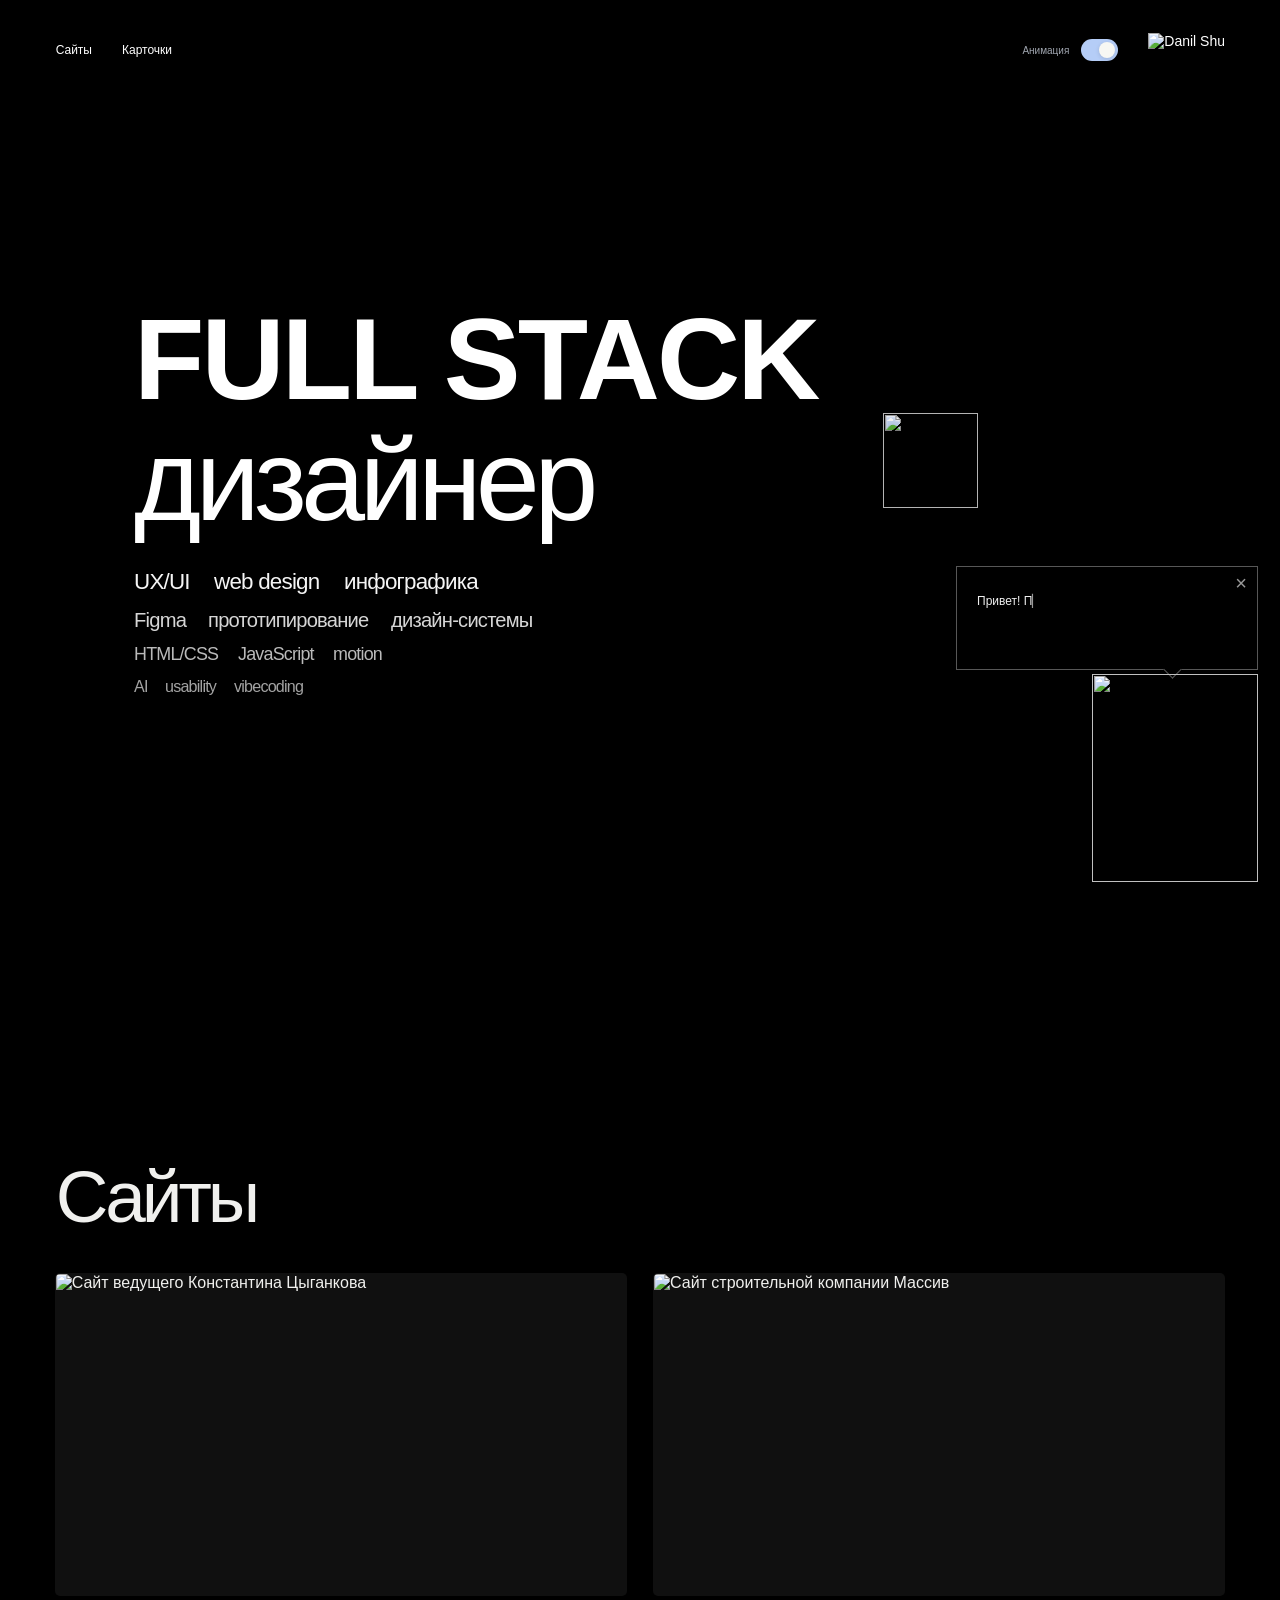
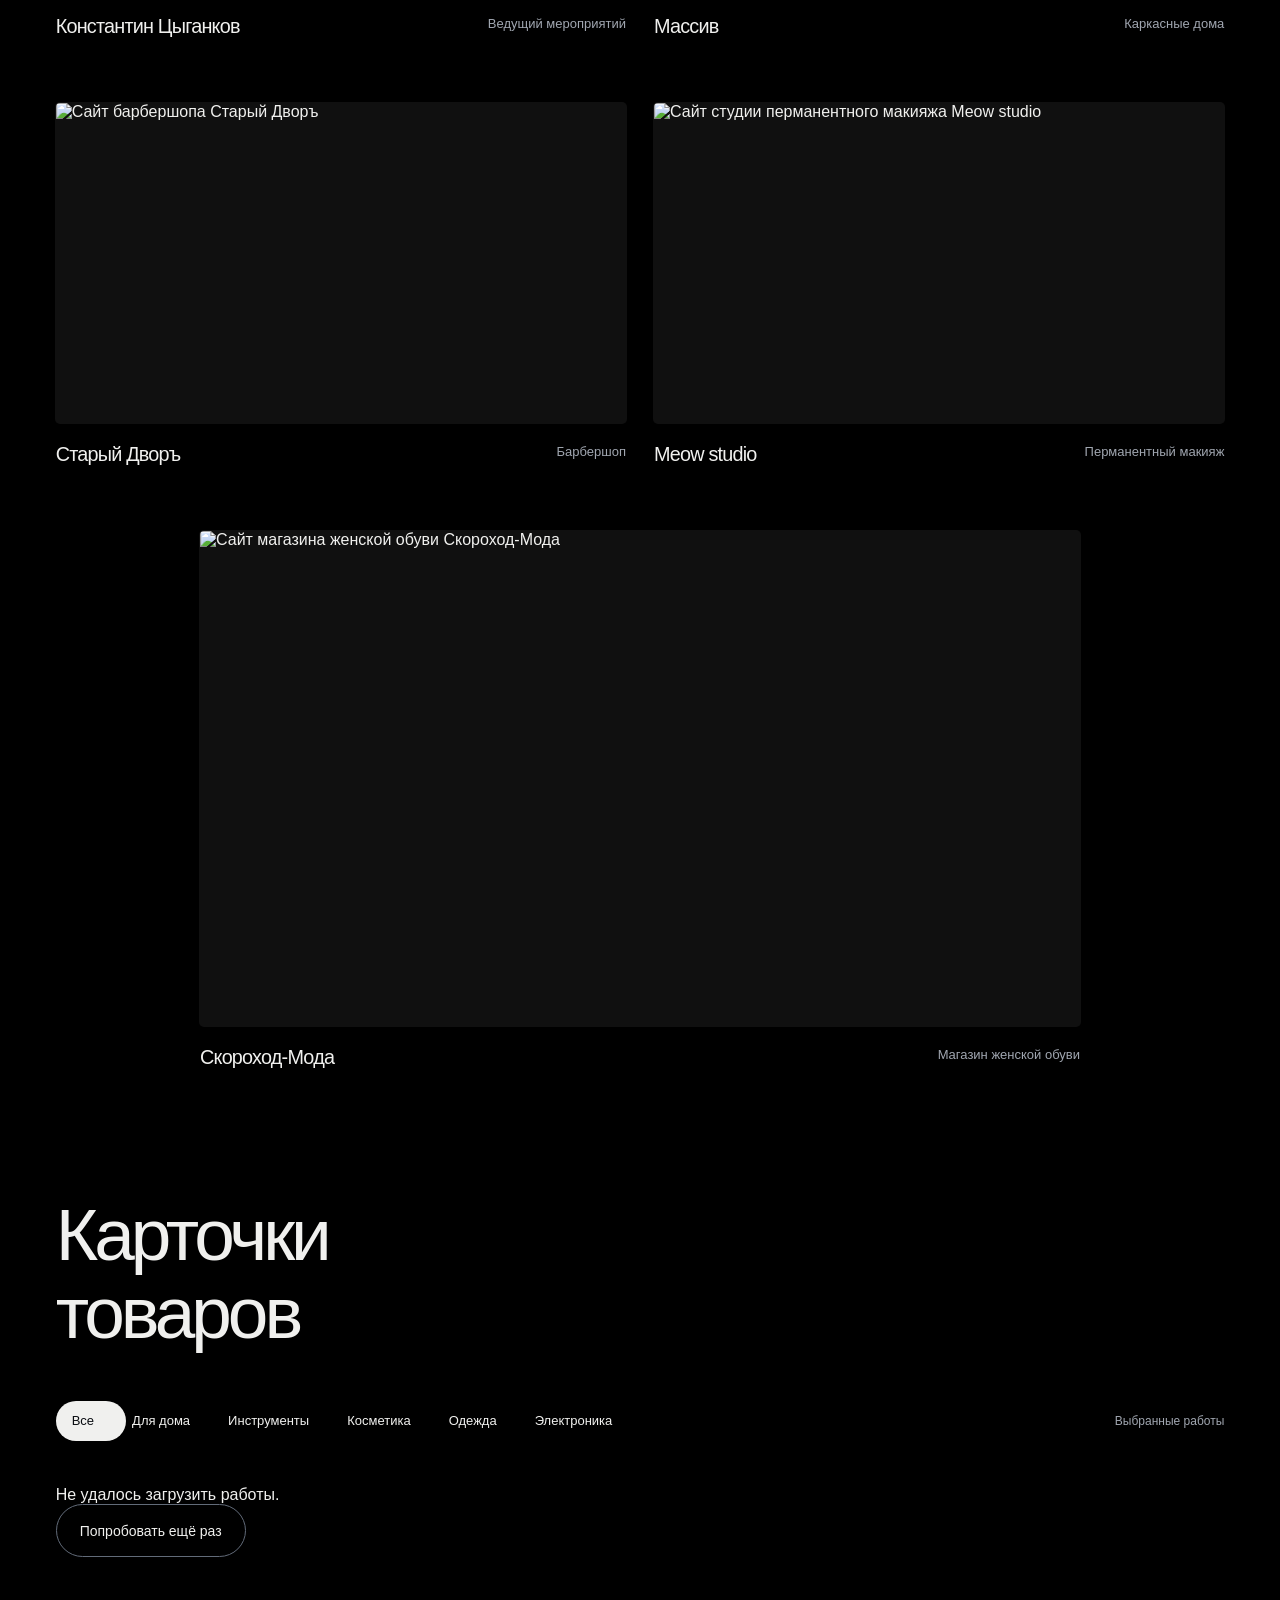
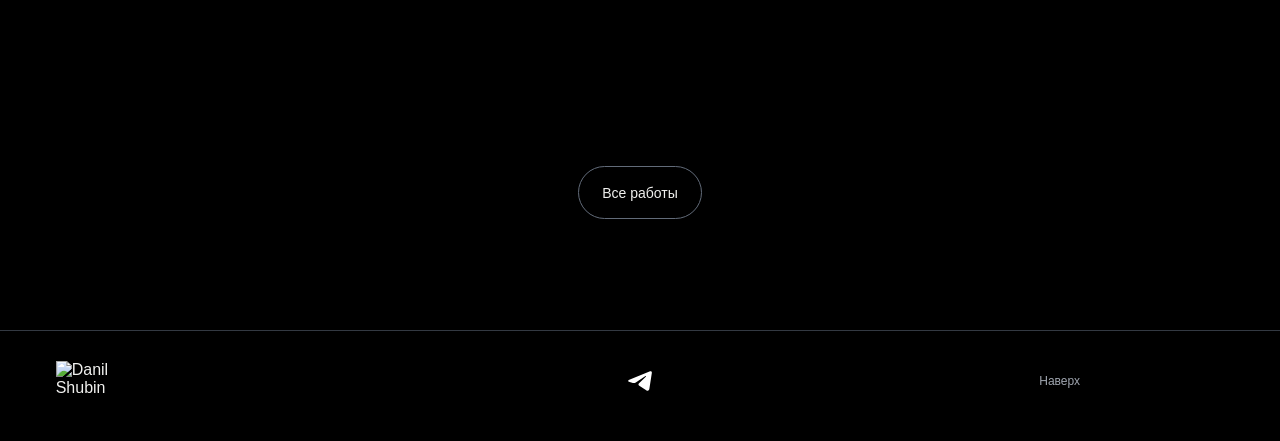
==== index.html @ 77913442 "Refine mobile hero and website previews" ====
<!doctype html>
<html lang="ru" data-motion="on">
<head>
  <meta charset="utf-8">
  <meta name="viewport" content="width=device-width, initial-scale=1">
  <meta name="theme-color" content="#000000">
  <meta name="description" content="Danil Shubin, Full stack дизайнер. Сайты и карточки товаров для маркетплейсов.">
  <title>Danil Shubin | Full stack дизайнер</title>
  <script>
    // Prepare the entrance before the first paint; failed scripts must not hide the title.
    try {
      if (sessionStorage.getItem('portfolio-motion-v2') !== 'off') document.documentElement.dataset.heroEntry = 'pending';
    } catch { document.documentElement.dataset.heroEntry = 'pending'; }
    setTimeout(() => document.documentElement.removeAttribute('data-hero-entry'), 4000);
  </script>
  <link rel="icon" href="favicon.svg?v=2" type="image/svg+xml">
  <link rel="icon" href="favicon-32.png?v=2" sizes="32x32" type="image/png">
  <link rel="apple-touch-icon" href="apple-touch-icon.png">
  <link rel="stylesheet" href="vendor/display-fonts.css">
  <link rel="stylesheet" href="styles.css?v=5">
  <link rel="stylesheet" href="hero.css?v=5">
  <link rel="stylesheet" href="orbit.css?v=5">
  <link rel="stylesheet" href="head.css">
  <script src="vendor/motion.js" defer></script>
  <script src="app.js?v=4" defer></script>
  <script src="orbit.js?v=5" defer></script>
  <script type="importmap">{"imports":{"three":"./vendor/three/build/three.module.js"}}</script>
  <script src="portrait-model.js?v=2" type="module"></script>
  <script src="assistant.js?v=4" defer></script>
</head>
<body class="portfolio-page">
  <a class="skip-link" href="#main">К работам</a>
  <header class="header shell">
    <a class="identity" href="./" aria-label="DANIL SHUBIN, главная"><img class="identity-logo" src="media/ds-logo.png" alt="Danil Shubin" width="242" height="106"></a>
    <nav aria-label="Основная навигация"><a href="#websites">Сайты</a><a href="#cards">Карточки</a></nav>
    <button type="button" class="motion-toggle" aria-label="Выключить анимацию" aria-pressed="true"><span class="motion-label">Анимация</span><span class="toggle-track" aria-hidden="true"><span></span></span></button>
  </header>
  <main id="main">
    <section class="hero-sequence" aria-labelledby="hero-title">
      <div class="hero">
        <div class="hero-inner shell">
          <div class="hero-composition">
            <h1 id="hero-title" aria-label="Full stack дизайнер"><span class="headline-mask"><span class="headline-line">FULL STACK</span></span><span class="headline-mask"><span class="headline-line designer-line">дизайнер</span></span></h1>
            <div class="hero-skills" role="group" aria-label="Навыки Full stack дизайнера">
              <ul class="skill-row">
                <li class="hero-skill" tabindex="0"><span class="skill-face">UX/UI</span></li>
                <li class="hero-skill" tabindex="0"><span class="skill-face">web design</span></li>
                <li class="hero-skill" tabindex="0"><span class="skill-face">инфографика</span></li>
              </ul>
              <ul class="skill-row">
                <li class="hero-skill" tabindex="0"><span class="skill-face">Figma</span></li>
                <li class="hero-skill" tabindex="0"><span class="skill-face">прототипирование</span></li>
                <li class="hero-skill" tabindex="0"><span class="skill-face">дизайн-системы</span></li>
              </ul>
              <ul class="skill-row">
                <li class="hero-skill" tabindex="0"><span class="skill-face">HTML/CSS</span></li>
                <li class="hero-skill" tabindex="0"><span class="skill-face">JavaScript</span></li>
                <li class="hero-skill" tabindex="0"><span class="skill-face">motion</span></li>
              </ul>
              <ul class="skill-row">
                <li class="hero-skill" tabindex="0"><span class="skill-face">AI</span></li>
                <li class="hero-skill" tabindex="0"><span class="skill-face">usability</span></li>
                <li class="hero-skill" tabindex="0"><span class="skill-face">vibecoding</span></li>
              </ul>
            </div>
            <div class="orbit-stage" role="group" aria-label="Инструменты дизайнера" aria-describedby="orbit-help">
              <button type="button" class="orbit-icon" data-orbit-icon="figma" aria-label="Переместить Figma" style="--orbit-glow:#ff777b"><img src="media/orbit/figma.webp" alt="" width="512" height="512" draggable="false"><span class="orbit-label" aria-hidden="true">Figma</span></button>
              <button type="button" class="orbit-icon" data-orbit-icon="framer" aria-label="Переместить Framer" style="--orbit-glow:#8180ff"><img src="media/orbit/framer.webp" alt="" width="512" height="512" draggable="false"><span class="orbit-label" aria-hidden="true">Framer</span></button>
              <button type="button" class="orbit-icon" data-orbit-icon="illustrator" aria-label="Переместить Illustrator" style="--orbit-glow:#ffa928"><img src="media/orbit/illustrator.webp" alt="" width="512" height="512" draggable="false"><span class="orbit-label" aria-hidden="true">Illustrator</span></button>
              <button type="button" class="orbit-icon" data-orbit-icon="photoshop" aria-label="Переместить Photoshop" style="--orbit-glow:#35bcff"><img src="media/orbit/photoshop.webp" alt="" width="512" height="512" draggable="false"><span class="orbit-label" aria-hidden="true">Photoshop</span></button>
              <button type="button" class="orbit-icon" data-orbit-icon="blender" aria-label="Переместить Blender" style="--orbit-glow:#ff9526"><img src="media/orbit/blender.webp" alt="" width="512" height="512" draggable="false"><span class="orbit-label" aria-hidden="true">Blender</span></button>
              <button type="button" class="orbit-icon" data-orbit-icon="after-effects" aria-label="Переместить After Effects" style="--orbit-glow:#a595ff"><img src="media/orbit/after-effects.webp" alt="" width="512" height="512" draggable="false"><span class="orbit-label" aria-hidden="true">After Effects</span></button>
              <p class="orbit-help" id="orbit-help">Иконки можно перетаскивать в пределах первого экрана. С клавиатуры используйте стрелки. Enter или Escape возвращает иконку на орбиту.</p>
              <p class="orbit-help orbit-status" role="status" aria-live="polite" aria-atomic="true"></p>
            </div>
          </div>
        </div>
      </div>
    </section>

    <div class="portfolio-content">
    <section class="websites-section section shell" id="websites" aria-labelledby="websites-title">
      <div class="section-heading"><h2 id="websites-title">Сайты</h2></div>
      <div class="website-grid">
        <a class="website-work" href="sites/host/" target="_blank" rel="noopener noreferrer" aria-label="Открыть сайт Константина Цыганкова в новой вкладке">
          <div class="website-canvas"><div class="website-arrangement"><img class="website-shot" src="media/host-desktop.jpg?v=4" alt="Сайт ведущего Константина Цыганкова" width="1250" height="712" loading="lazy" decoding="async"></div></div>
          <div class="work-caption"><h3>Константин Цыганков</h3><p>Ведущий мероприятий</p></div>
        </a>
        <a class="website-work" href="sites/massiv/" target="_blank" rel="noopener noreferrer" aria-label="Открыть сайт Массив в новой вкладке">
          <div class="website-canvas"><div class="website-arrangement"><img class="website-shot" src="media/massiv-desktop.jpg" alt="Сайт строительной компании Массив" width="1250" height="712" loading="lazy" decoding="async"></div></div>
          <div class="work-caption"><h3>Массив</h3><p>Каркасные дома</p></div>
        </a>
        <a class="website-work" href="sites/barber/" target="_blank" rel="noopener noreferrer" aria-label="Открыть сайт Старый Дворъ в новой вкладке">
          <div class="website-canvas"><div class="website-arrangement"><img class="website-shot" src="media/barber-desktop.jpg" alt="Сайт барбершопа Старый Дворъ" width="1250" height="712" loading="lazy" decoding="async"></div></div>
          <div class="work-caption"><h3>Старый Дворъ</h3><p>Барбершоп</p></div>
        </a>
        <a class="website-work" href="sites/meow/" target="_blank" rel="noopener noreferrer" aria-label="Открыть сайт Meow studio в новой вкладке">
          <div class="website-canvas"><div class="website-arrangement"><img class="website-shot" src="media/meow-desktop.jpg" alt="Сайт студии перманентного макияжа Meow studio" width="1250" height="712" loading="lazy" decoding="async"></div></div>
          <div class="work-caption"><h3>Meow studio</h3><p>Перманентный макияж</p></div>
        </a>
        <a class="website-work" href="sites/skorohod/" target="_blank" rel="noopener noreferrer" aria-label="Открыть сайт Скороход-Мода в новой вкладке">
          <div class="website-canvas"><div class="website-arrangement"><img class="website-shot" src="media/skorohod-desktop.jpg" alt="Сайт магазина женской обуви Скороход-Мода" width="1250" height="712" loading="lazy" decoding="async"></div></div>
          <div class="work-caption"><h3>Скороход-Мода</h3><p>Магазин женской обуви</p></div>
        </a>
      </div>
    </section>
    <section class="cards-section section shell" id="cards" aria-labelledby="cards-title">
      <div class="section-heading"><h2 id="cards-title">Карточки<br>товаров</h2></div>
      <div class="filter-bar" aria-label="Категории карточек">
        <div class="filters" role="group" aria-label="Выбрать категорию">
          <span class="filter-indicator" aria-hidden="true"></span>
          <button type="button" class="filter active" data-category="Все" aria-pressed="true">Все</button>
          <button type="button" class="filter" data-category="Для дома" aria-pressed="false">Для дома</button>
          <button type="button" class="filter" data-category="Инструменты" aria-pressed="false">Инструменты</button>
          <button type="button" class="filter" data-category="Косметика" aria-pressed="false">Косметика</button>
          <button type="button" class="filter" data-category="Одежда" aria-pressed="false">Одежда</button>
          <button type="button" class="filter" data-category="Электроника" aria-pressed="false">Электроника</button>
        </div>
        <p class="gallery-status" id="gallery-status" role="status" aria-live="polite">Выбранные работы</p>
      </div>
      <div class="card-grid" id="card-grid" aria-label="Галерея карточек"></div>
      <div class="gallery-more"><button class="pill secondary tactile" id="show-all" type="button">Все работы</button></div>
      <noscript><p>Для переключения категорий включите JavaScript. <a href="media/card-12-large.webp">Посмотреть одну из работ</a>.</p></noscript>
    </section>
    </div>
  </main>
  <footer class="footer shell">
    <a class="footer-sign" href="#hero-title" aria-label="Danil Shubin, наверх"><img class="footer-logo" src="media/ds-logo.png" alt="Danil Shubin" width="242" height="106"></a>
    <a class="footer-telegram" href="https://t.me/melloncolie2" target="_blank" rel="noopener noreferrer" aria-label="Telegram @melloncolie2" title="Telegram @melloncolie2"><svg viewBox="187 187 826 826" width="44" height="44" aria-hidden="true" focusable="false"><circle cx="600" cy="600" r="413" fill="#000"/><path fill="#fff" transform="translate(32 -21)" d="M773 438C787 440 792 452 790 470L745 764C741 796 724 813 699 802L555 708C538 697 535 682 546 668L677 542C684 535 681 523 671 529L489 650C471 662 449 662 433 658L360 635C344 631 342 611 356 603L746 441C756 438 765 436 773 438Z"/></svg></a>
    <a href="#hero-title" class="back-top">Наверх</a>
  </footer>

  <dialog class="lightbox" id="lightbox" aria-labelledby="lightbox-title">
    <div class="lightbox-shell">
      <div class="lightbox-top"><div><p id="lightbox-category"></p><h2 id="lightbox-title"></h2></div><button type="button" class="round-button close-lightbox" aria-label="Закрыть просмотр"><span aria-hidden="true">×</span></button></div>
      <div class="lightbox-content">
        <div class="lightbox-image-area"><img id="lightbox-image" src="media/card-12-large.webp" alt=""></div>
        <div class="lightbox-assistant-slot"></div>
      </div>
      <div class="lightbox-bottom"><button type="button" class="pill secondary" id="previous-card">Предыдущая</button><span id="lightbox-count" aria-live="polite"></span><button type="button" class="pill secondary" id="next-card">Следующая</button></div>
    </div>
  </dialog>
  <aside class="portrait-assistant" aria-label="Помощник по портфолио">
    <div class="assistant-bubble" id="assistant-bubble" hidden>
      <button type="button" class="assistant-close" aria-label="Закрыть подсказку">×</button>
      <p class="assistant-text" aria-hidden="true"></p>
      <p class="assistant-live" role="status" aria-live="polite" aria-atomic="true"></p>
      <div class="assistant-choices" hidden><button type="button" data-assistant-topic="websites">Сайты</button><button type="button" data-assistant-topic="cards">Карточки</button><button type="button" data-assistant-topic="help">Как смотреть</button></div>
    </div>
    <button type="button" class="assistant-avatar" aria-label="Открыть помощника" aria-expanded="false" aria-controls="assistant-bubble"><img src="media/head/tripo-poster.jpg" alt="" aria-hidden="true"><canvas data-portrait aria-hidden="true"></canvas></button>
  </aside>
</body>
</html>
---- styles.css ----
:root{--paper:#000;--ink:#f0f0ee;--muted:#a0a6b0;--blue:#b5cdf7;--line:#333942;--white:#f7f7f3;--display:Benzin,Arial,sans-serif;--gutter:clamp(22px,4.35vw,80px);--spring:cubic-bezier(.2,.8,.2,1);font-family:Benzin,Arial,sans-serif;color:var(--ink);background:var(--paper);font-synthesis:none}
*{box-sizing:border-box}
html{scroll-behavior:smooth;scroll-padding-top:28px}
body{margin:0;-webkit-font-smoothing:antialiased}
button,a{-webkit-tap-highlight-color:transparent}
button{font:inherit;color:inherit;cursor:pointer}
a{color:inherit;text-decoration:none}
img{display:block;max-width:100%;height:auto}
button{border:0}
button:focus-visible,a:focus-visible{outline:3px solid var(--blue);outline-offset:7px}
::selection{color:#0b0e13;background:var(--blue)}
.shell{width:100%;max-width:1720px;padding-inline:var(--gutter);margin-inline:auto}
.header{display:grid;grid-template-columns:1fr auto auto;align-items:center;padding-top:26px;padding-bottom:26px;gap:30px;min-height:100px}
.identity{grid-column:3;grid-row:1;justify-self:end;display:inline-flex;align-items:center;min-height:44px;white-space:nowrap;font-size:14px;font-weight:400;line-height:1.2}
.identity-logo{width:76px;height:auto;transition:filter .3s ease,transform .4s var(--spring)}
.identity:is(:hover,:focus-visible) .identity-logo,.footer-sign:is(:hover,:focus-visible) .footer-logo{filter:drop-shadow(0 0 8px #ffffff65) drop-shadow(0 0 20px #ffffff30);transform:scale(1.035)}


.header nav{grid-column:1;grid-row:1;display:flex;gap:30px;font-size:12px}
.header nav a{position:relative;padding-block:10px}
.header nav a:after{content:'';position:absolute;bottom:4px;left:0;right:0;height:1px;background:currentColor;transform:scaleX(0);transform-origin:left;transition:transform .25s ease}
.header nav a:hover:after{transform:scaleX(1)}
.header-note{font-size:13px;color:var(--muted)}
.motion-toggle{grid-column:2;grid-row:1;display:flex;align-items:center;gap:12px;min-height:44px;padding:6px 0;background:none;font-size:10px;color:var(--muted)}
.toggle-track{display:block;width:37px;height:22px;padding:3px;background:#424a58;border-radius:15px;transition:background .2s}
.toggle-track>span{display:block;width:16px;height:16px;background:var(--white);border-radius:50%;box-shadow:0 1px 4px #0002;transition:transform .25s var(--spring)}
.motion-toggle[aria-pressed="true"] .toggle-track{background:var(--blue)}
.motion-toggle[aria-pressed="true"] .toggle-track>span{transform:translateX(15px)}
.skip-link{position:fixed;top:10px;left:10px;padding:12px 20px;background:var(--ink);color:var(--paper);z-index:50;transform:translateY(-180%)}
.skip-link:focus{transform:translateY(0)}
.pill{display:inline-flex;align-items:center;justify-content:center;gap:26px;min-height:53px;padding:13px 23px;border-radius:40px;font-size:14px;font-weight:500;line-height:1.3;position:relative;isolation:isolate;white-space:nowrap}
.primary{background:var(--blue);color:#0b0e13}
.secondary{background:transparent;border:1px solid #626b79}
.button-mark{font-weight:400;font-size:23px;line-height:1;transition:transform .35s var(--spring)}
.pill:hover .button-mark{transform:rotate(90deg)}
.section{padding-top:100px}
.section-heading{display:flex;justify-content:space-between;align-items:flex-end;gap:30px;margin-bottom:38px}
.section-heading h2{position:relative;font-family:var(--display);font-size:clamp(42px,5.7vw,86px);line-height:1.07;letter-spacing:-.055em;font-weight:400;margin:0}
.section-heading>p{font-size:15px;line-height:1.4;margin:0 0 5px;max-width:270px;color:var(--muted);letter-spacing:-.015em}
.website-work{display:block}
.website-grid{display:grid;grid-template-columns:repeat(2,minmax(0,1fr));gap:58px 28px}
.website-grid .website-work{min-width:0}
.website-grid .website-canvas{height:auto;aspect-ratio:16/9;background:#101010;border-radius:4px;transform-style:preserve-3d;box-shadow:0 0 0 1px #ffffff10}
.website-grid .website-arrangement{width:100%;height:100%}
.website-shot{width:100%;height:100%;object-fit:cover}
.website-grid .work-caption{align-items:flex-start;margin-top:19px}
.website-grid .work-caption h3{font-size:clamp(17px,1.55vw,24px);line-height:1.3;letter-spacing:-.04em}
.website-grid .work-caption p{line-height:1.6}
.work-arrow{font-size:24px;transition:transform .35s var(--spring)}
.website-work:is(:hover,:focus-visible) .work-arrow{transform:translate(3px,-3px)}
.website-canvas{height:clamp(350px,43vw,640px);background:#151b23;position:relative;display:flex;align-items:center;justify-content:center;overflow:hidden;border-radius:5px;perspective:1600px}
.website-desktop{width:73%;margin-right:5%;border-radius:5px;overflow:hidden;box-shadow:0 28px 55px -18px #45485938;transform:rotate(-3deg);transition:transform .6s var(--spring)}
.website-desktop img{width:100%}
.website-mobile{width:17%;position:absolute;right:7%;bottom:9%;border:5px solid #07090d;border-radius:20px;background:#07090d;overflow:hidden;box-shadow:0 18px 40px -14px #13151c40;transform:rotate(7deg);transition:transform .6s var(--spring)}
.website-mobile img{width:100%}
.website-work:hover .website-desktop{transform:rotate(-1deg) scale(1.025)}
.website-work:hover .website-mobile{transform:rotate(3deg) translateY(-9px)}
.work-caption{display:flex;align-items:center;justify-content:space-between;gap:16px;margin-top:23px}
.work-caption h3{font-size:24px;letter-spacing:-.045em;font-weight:500;margin:0 0 5px}
.work-caption p{font-size:13px;color:var(--muted);margin:0}
.work-type{font-size:12px;white-space:nowrap;color:var(--muted);border:1px solid var(--line);padding:8px 13px;border-radius:20px}
.cards-section{padding-top:132px}
.cards-section .section-heading{margin-bottom:34px}

.filter-bar{display:flex;justify-content:space-between;align-items:center;gap:20px;padding-block:15px 30px}
.filters{position:relative;display:flex;align-items:center;flex-wrap:wrap;gap:6px}
.filter{background:transparent;font-size:13px;padding:12px 16px;border-radius:25px;position:relative;z-index:1;transition:color .2s;display:flex;align-items:center;gap:10px}

.filter.active{color:#0b0e13}

.filter-indicator{position:absolute;left:0;top:0;height:40px;width:70px;background:var(--ink);border-radius:28px;pointer-events:none}
.filter:not(.active):hover{color:var(--blue)}
.gallery-status{font-size:12px;color:var(--muted);white-space:nowrap;text-align:right;margin:0}
.card-grid{display:grid;grid-template-columns:repeat(3,minmax(0,1fr));gap:42px 25px;align-items:start;position:relative;min-height:250px}
.product-work{min-width:0;position:relative}
.card-button{background:none;padding:0;display:block;width:100%;text-align:left;position:relative;perspective:1000px;border-radius:4px}
.card-surface{position:relative;border-radius:4px;transform-style:preserve-3d;will-change:transform;box-shadow:0 0 0 transparent}
.card-image{width:100%;height:auto;border-radius:4px;background:#202833}
.card-open{position:absolute;right:17px;bottom:17px;width:41px;height:41px;border-radius:50%;display:grid;place-items:center;background:var(--white);color:#0b0e13;opacity:0;transform:translateY(7px);transition:opacity .25s,transform .4s var(--spring);box-shadow:0 3px 15px #1818180c}
.card-open:before,.card-open:after{content:'';grid-area:1/1;width:14px;height:2px;background:currentColor;border-radius:1px}
.card-open:after{transform:rotate(90deg)}
.card-button:hover .card-open,.card-button:focus-visible .card-open{opacity:1;transform:translateY(0)}
.card-meta{display:flex;justify-content:space-between;align-items:baseline;gap:10px;margin-top:14px}
.card-meta h3{font-size:16px;font-weight:500;margin:0;letter-spacing:-.035em}
.card-meta p{font-size:11px;color:var(--muted);margin:0;white-space:nowrap}
.gallery-more{display:flex;justify-content:center;margin-top:46px}
.gallery-more[hidden]{display:none}
.footer{display:grid;grid-template-columns:1fr auto 1fr;align-items:center;gap:24px;margin-top:110px;padding-top:28px;padding-bottom:38px;border-top:1px solid var(--line)}
.footer-sign{justify-self:start;display:inline-flex;align-items:center;min-height:44px}
.footer-logo{width:94px;height:auto;transition:filter .3s ease,transform .4s var(--spring)}
.footer-telegram{display:grid;place-items:center;width:44px;height:44px;border-radius:50%;background:#000;color:#fff;transition:box-shadow .3s ease}
.footer-telegram:hover{box-shadow:0 0 22px #ffffff30}
.footer-telegram svg{display:block;width:100%;height:100%}
.back-top{justify-self:end;margin-right:max(0px,calc(200px - var(--gutter)));font-size:12px;color:var(--muted);padding-block:12px}
.lightbox{border:0;background:#151a22;color:var(--ink);max-width:none;width:min(960px,calc(100vw - 40px));padding:0;border-radius:14px;max-height:calc(100dvh - 36px);overflow:auto;box-shadow:0 30px 100px #0004;overscroll-behavior:contain}
.lightbox::backdrop{background:#10131bcc;backdrop-filter:blur(8px)}
.lightbox-shell{padding:20px 28px 24px}
.lightbox-top{display:flex;align-items:center;justify-content:space-between;gap:25px;padding-bottom:16px}
.lightbox-top p{font-size:12px;color:var(--muted);margin:0 0 5px}
.lightbox-top h2{font-size:23px;line-height:1.12;letter-spacing:-.045em;margin:0;font-weight:500}
.round-button{width:44px;height:44px;flex-shrink:0;border-radius:50%;display:grid;place-items:center;background:#303947;font-size:27px;font-weight:400}
.lightbox-image-area{height:min(69dvh,850px);display:flex;justify-content:center;align-items:center}
.lightbox-image-area img{max-width:100%;height:100%;width:auto;object-fit:contain;border-radius:3px}
.lightbox-bottom{padding-top:20px;display:flex;align-items:center;justify-content:space-between;gap:15px;font-size:12px;color:var(--muted)}
.lightbox-bottom .pill{font-size:12px;min-height:40px;padding:10px 17px;color:var(--ink)}
body.modal-open{overflow:hidden}
.project-intro{padding-top:66px;padding-bottom:48px}
.project-type{margin:0 0 20px;font-size:14px;color:var(--muted)}
.project-intro h1{font-family:var(--display);font-size:clamp(65px,11.3vw,170px);letter-spacing:-.075em;line-height:.99;font-weight:500;margin:0;overflow-wrap:anywhere}
.project-intro h1 span{display:block;padding-left:15%}
.project-summary{display:flex;justify-content:space-between;align-items:center;gap:30px;margin-top:48px}
.project-summary>p{margin:0;font-size:20px;letter-spacing:-.04em;line-height:1.3}
.project-summary>p{max-width:660px;line-height:1.55}
.project-intro h1[data-project-name]{font-size:clamp(46px,8.4vw,130px);line-height:1.12;letter-spacing:-.06em;overflow-wrap:normal}
.project-note{margin-top:28px;font-size:12px;line-height:1.8;color:var(--muted)}
.project-note[hidden]{display:none}
.project-demo-link{padding-top:25px}
.project-demo-link .pill{max-width:100%;white-space:normal;text-align:center}
.project-cover img{width:100%;border-radius:5px}
.project-story{display:grid;grid-template-columns:1fr 1fr;gap:50px}
.project-story h2,.project-mobile-view h2{font-family:var(--display);font-size:clamp(35px,4.4vw,65px);line-height:1.05;letter-spacing:-.065em;font-weight:500;margin:0}
.project-story p{font-size:19px;line-height:1.5;letter-spacing:-.025em;margin:0 0 24px;max-width:550px}
.project-views{display:grid;grid-template-columns:1.7fr 1fr;gap:8%;padding-top:45px;align-items:start}
.project-full{border-radius:5px;overflow:hidden;box-shadow:0 14px 30px #1b1b2f12}
.project-full img{width:100%}
.project-mobile-view{position:sticky;top:35px}
.project-mobile-view h2{font-size:35px}
.project-mobile-view>p{font-size:15px;line-height:1.35;color:var(--muted);margin:16px 0 28px}
.mobile-frame{border:7px solid #07090d;border-radius:29px;overflow:hidden;width:min(100%,330px);background:#07090d}
.mobile-frame img{width:100%}
.project-return{text-align:center}
@media(max-width:1100px){.header-note{display:none}
.section{padding-top:85px}
.filter-bar{align-items:flex-start}
.gallery-status{display:none}
.filter{padding:11px 13px}
.cards-section{padding-top:100px}
}
@media(max-width:760px){.header{padding-top:19px;padding-bottom:19px;min-height:85px}
.website-grid{grid-template-columns:1fr;gap:40px}
.website-grid .work-caption{flex-direction:row;gap:20px}
.website-grid .work-caption h3{font-size:20px}
.project-intro h1[data-project-name]{font-size:clamp(31px,7.6vw,58px);overflow-wrap:anywhere}
.project-demo-link .pill{font-size:12px;gap:16px;padding-inline:17px}
.identity{font-size:12px;letter-spacing:.08em}
.identity-logo{width:64px}

.header nav{gap:22px;font-size:11px}
.section{padding-top:65px}
.section-heading{margin-bottom:27px;gap:20px}
.section-heading h2{font-size:42px}
.section-heading>p{font-size:12px;max-width:170px}
.website-canvas{height:340px}
.website-desktop{width:80%;margin-right:9%}
.website-mobile{width:22%;right:5%;bottom:12%;border-width:3px;border-radius:14px}
.work-caption{margin-top:18px}
.work-caption h3{font-size:20px}
.work-caption p{font-size:11px}
.work-type{font-size:10px;padding:7px 10px}
.cards-section{padding-top:82px}

.filter-bar{padding-top:5px;padding-bottom:25px}
.filters{gap:5px}
.filter{font-size:12px;padding:11px 14px;gap:9px}

.card-grid{grid-template-columns:repeat(2,minmax(0,1fr));gap:28px 16px}
.card-meta{display:block;margin-top:11px}
.card-meta h3{font-size:14px}
.card-meta p{font-size:10px;margin-top:4px}
.card-open{opacity:1;transform:none;width:32px;height:32px;font-size:21px;right:10px;bottom:10px}
.footer{margin-top:70px;padding-top:25px;gap:16px}
.footer-logo{width:80px}
.footer-telegram{width:40px;height:40px}
.back-top{grid-column:1/3;justify-self:start;margin-right:0;font-size:11px}
.project-intro{padding-top:35px;padding-bottom:32px}
.project-intro h1{font-family:var(--display);font-size:14.4vw}
.project-intro h1 span{padding-left:0}
.project-type{font-size:12px;margin-bottom:15px}
.project-summary{flex-wrap:wrap;gap:20px;margin-top:30px}
.project-summary>p{font-size:17px}
.project-summary>.pill{min-height:45px;font-size:12px}
.project-story{grid-template-columns:1fr;gap:24px}
.project-story h2{font-size:40px}
.project-story p{font-size:17px}
.project-views{grid-template-columns:1fr;gap:55px;padding-top:20px}
.project-mobile-view{position:static}
.project-mobile-view h2{font-size:35px}
.mobile-frame{margin:auto;max-width:300px}
.lightbox{width:calc(100vw - 20px);max-height:calc(100dvh - 20px);border-radius:10px}
.lightbox-shell{padding:16px}
.lightbox-top h2{font-size:20px}
.lightbox-image-area{height:65dvh}
.lightbox-bottom{gap:9px}
.lightbox-bottom .pill{font-size:11px;padding:10px 12px;min-height:42px}
}
@media(max-width:420px){.section-heading h2{font-size:clamp(27px,8vw,34px)}
.section-heading>p{font-size:11px;max-width:140px}
.website-canvas{height:270px}
.work-caption{align-items:flex-start;flex-direction:column;gap:10px}
.filter{padding:11px 12px}
.card-grid{gap:26px 13px}
.card-meta h3{font-size:13px}
.gallery-more{margin-top:30px}
.lightbox-bottom .pill{padding:9px 11px;font-size:10px}
.lightbox-bottom>span{font-size:10px}
.project-summary{gap:18px}
.project-summary>p{width:100%}
}
@media(max-width:760px){.header{gap:12px}
.motion-label{display:none}
.header nav{margin-left:0;gap:15px}
.motion-toggle{padding-left:3px}
}
@media(max-width:420px){.header{gap:10px}.identity-logo{width:60px}.header nav{font-size:10px;gap:12px}}
html[data-motion="off"]{scroll-behavior:auto}
html[data-motion="off"] *,html[data-motion="off"] *:before,html[data-motion="off"] *:after{transition-duration:.01ms!important;animation-duration:.01ms!important}
html[data-motion="off"] .website-work:hover .website-desktop{transform:rotate(-3deg)}
html[data-motion="off"] .website-work:hover .website-mobile{transform:rotate(7deg)}
html[data-motion="off"] .card-surface{will-change:auto}
html[data-motion="off"] .identity:is(:hover,:focus-visible) .identity-logo,html[data-motion="off"] .footer-sign:is(:hover,:focus-visible) .footer-logo{transform:none}
@media(prefers-reduced-motion:reduce){html:not([data-motion="on"]){scroll-behavior:auto}
html:not([data-motion="on"]) *,html:not([data-motion="on"]) *:before,html:not([data-motion="on"]) *:after{transition-duration:.01ms!important;animation-duration:.01ms!important}
html:not([data-motion="on"]) .website-work:hover .website-desktop{transform:rotate(-3deg)}
html:not([data-motion="on"]) .website-work:hover .website-mobile{transform:rotate(7deg)}
html:not([data-motion="on"]) .card-surface{will-change:auto}
html:not([data-motion="on"]) .identity:is(:hover,:focus-visible) .identity-logo,html:not([data-motion="on"]) .footer-sign:is(:hover,:focus-visible) .footer-logo{transform:none}
}
---- hero.css ----
.portfolio-page .header{position:absolute;inset:0 0 auto;color:#fff;z-index:5}
.hero-sequence{height:calc(100svh + 180px);min-height:870px;background:#000;position:relative}
.hero{height:100svh;min-height:690px;position:sticky;top:0;overflow:hidden;color:#fff;background:#000}
.hero-inner{height:100%;padding-left:clamp(22px,10.5vw,185px);padding-top:clamp(150px,19svh,210px);padding-bottom:70px;display:flex;align-items:flex-start;justify-content:center;flex-direction:column}
.hero-composition{width:100%;max-width:1230px;transform-origin:left center;will-change:transform,opacity}
.hero h1{font-family:var(--display);font-size:clamp(48px,9vw,146px);font-weight:800;line-height:1.06;letter-spacing:-.025em;margin:0}
.headline-mask{display:block;overflow:hidden;padding-bottom:.12em;margin-bottom:-.12em}
.headline-line{display:block;width:max-content;max-width:100%;white-space:nowrap;will-change:transform}
html[data-hero-entry="pending"] .headline-line{opacity:0;transform:translate3d(0,18px,0)}
html[data-hero-entry="pending"] .skill-row{opacity:0;transform:translate3d(0,8px,0)}
.designer-line{font-weight:400;letter-spacing:-.05em;line-height:1.05}
.hero-skills{margin-top:24px;font-size:clamp(18px,1.75vw,29px);line-height:1.55;font-weight:400;letter-spacing:-.035em}
.skill-row{list-style:none;display:flex;flex-wrap:wrap;align-items:baseline;column-gap:1.1em;row-gap:3px;padding:0;margin:0 0 5px;font-size:1em;--skill-opacity:.96}
.skill-row:nth-child(2){font-size:.9em;--skill-opacity:.84}
.skill-row:nth-child(3){font-size:.8em;--skill-opacity:.73}
.skill-row:nth-child(4){font-size:.72em;--skill-opacity:.64}
.hero-skill{position:relative;perspective:600px;outline:none;cursor:default;white-space:nowrap}
.skill-face{display:inline-block;color:rgba(255,255,255,var(--skill-opacity));transform-origin:center;transition:color .25s,text-shadow .25s;will-change:transform}
.hero-skill:is(:hover,:focus-visible){z-index:1}
.hero-skill:is(:hover,:focus-visible) .skill-face{color:#fff;text-shadow:0 0 10px #ffffff60,0 0 24px #ffffff25}
.hero-skill:focus-visible{outline:1px solid #ffffff75;outline-offset:6px;border-radius:2px}
.portfolio-content{position:relative;z-index:2;background:var(--paper);padding-bottom:1px}
.portfolio-content .cards-section{padding-top:78px}
.portfolio-content .websites-section{padding-top:78px}
.websites-section+.cards-section{padding-top:120px}
.website-grid .website-work:last-child{grid-column:1/-1;max-width:880px;width:100%;justify-self:center}
.website-grid .website-shot{object-position:top center}
@media(max-width:760px){.portfolio-content .websites-section{padding-top:55px}.websites-section+.cards-section{padding-top:85px}}
.website-arrangement{position:absolute;inset:0;display:flex;align-items:center;justify-content:center;transform-origin:50% 65%}
.card-surface:after{content:'';position:absolute;inset:0;border-radius:inherit;pointer-events:none;background:radial-gradient(circle at var(--light-x,50%) var(--light-y,50%),#fff6,transparent 58%);mix-blend-mode:soft-light;opacity:0;transition:opacity .35s}
.card-button:hover .card-surface:after{opacity:.65}
@media(max-width:760px){.hero-sequence{height:calc(100svh + 120px);min-height:0}.hero{min-height:560px}.hero-inner{padding-inline:var(--gutter);padding-top:130px;padding-bottom:55px}.hero h1{font-size:10.1vw}.hero-skills{margin-top:22px;font-size:clamp(16px,2.6vw,20px)}.skill-row{column-gap:.9em;margin-bottom:7px}.portfolio-content .cards-section{padding-top:55px}}
@media(max-width:420px){.hero-inner{padding-top:145px;padding-bottom:65px}.hero-skills{font-size:16px;line-height:1.6}.skill-row{column-gap:.8em;row-gap:2px}.skill-row:nth-child(4){font-size:.75em}}
html[data-motion="off"] .hero-sequence{height:auto;min-height:0}
html[data-motion="off"] .hero{position:relative}
html[data-motion="off"] .hero-composition,html[data-motion="off"] .headline-line,html[data-motion="off"] .skill-face{will-change:auto}
html[data-motion="off"] .card-button:hover .card-surface:after{opacity:0}
@media(hover:none),(pointer:coarse){.card-button:hover .card-surface:after{opacity:0}}
@media(hover:none),(pointer:coarse){.hero-sequence{height:auto;min-height:0}.hero{position:relative}.hero-composition,.skill-face{will-change:auto}}
@media(prefers-reduced-motion:reduce){html:not([data-motion="on"]) .hero-sequence{height:auto;min-height:0}html:not([data-motion="on"]) .hero{position:relative}html:not([data-motion="on"]) .hero-composition,html:not([data-motion="on"]) .headline-line,html:not([data-motion="on"]) .skill-face{will-change:auto}}
---- orbit.css ----
.hero-composition{position:relative}
.orbit-stage{position:absolute;right:-30px;top:clamp(80px,9vw,158px);width:clamp(280px,29vw,430px);height:clamp(220px,20vw,290px);--orbit-size:clamp(66px,7.4vw,115px);isolation:isolate}
.orbit-icon{position:absolute;left:0;top:0;width:var(--orbit-size);height:var(--orbit-size);padding:0;background:none;border:0;border-radius:12px;cursor:grab;touch-action:none;user-select:none;will-change:transform;outline-offset:3px}
.orbit-icon img{width:100%;height:100%;object-fit:contain;pointer-events:none;user-select:none;filter:brightness(.94);transition:filter .25s ease}
.orbit-icon:is(:hover,:focus-visible),.orbit-icon[data-orbit-state="drag"]{z-index:20}
.orbit-icon:is(:hover,:focus-visible) img,.orbit-icon[data-orbit-state="drag"] img{filter:brightness(1.15) drop-shadow(0 0 9px color-mix(in srgb,var(--orbit-glow) 35%,transparent))}
.orbit-icon[data-orbit-state="drag"]{cursor:grabbing}
.orbit-icon,.orbit-icon:focus-visible{outline:none}
.orbit-label{position:absolute;left:50%;bottom:calc(100% + 5px);transform:translateX(-50%);font-size:9px;letter-spacing:0;white-space:nowrap;color:#e9e9e9;opacity:0;pointer-events:none;transition:opacity .2s}
.orbit-icon:is(:hover,:focus-visible) .orbit-label,.orbit-icon[data-orbit-state="drag"] .orbit-label{opacity:1}
.orbit-help{position:absolute;width:1px;height:1px;padding:0;margin:-1px;overflow:hidden;clip-path:inset(50%);white-space:nowrap;border:0}
.orbit-drag-layer{position:absolute;inset:0;z-index:3;pointer-events:none;overflow:hidden}
.orbit-drag-layer .orbit-icon{position:absolute;pointer-events:auto;opacity:1}
body.orbit-dragging,body.orbit-dragging *{user-select:none!important;cursor:grabbing!important}
html[data-motion="off"] .orbit-icon{will-change:auto}
@media(max-width:1100px) and (min-width:901px){.orbit-stage{right:-12px;--orbit-size:8vw;top:10.7vw}}
@media(min-width:901px) and (max-height:800px){.orbit-stage{height:190px;top:9vw;--orbit-size:clamp(60px,6.5vw,98px)}}
@media(max-width:900px){
  .orbit-stage{position:relative;right:auto;top:auto;width:min(100%,370px);height:210px;margin-top:18px;margin-left:auto;margin-right:5%;--orbit-size:83px}
  .hero-sequence{height:calc(max(100svh,760px) + 120px);min-height:0}
  .hero{height:max(100svh,760px);min-height:0}
  .hero-inner{padding-top:120px;padding-bottom:65px;justify-content:center}
}
@media(max-width:760px){
  .hero{height:auto;min-height:0}
  .hero-inner{height:auto;padding-top:126px;padding-bottom:58px;justify-content:flex-start}
  .orbit-stage{width:min(100%,390px);height:260px;margin:24px auto 0;--orbit-size:96px}
}
@media(max-width:420px){.orbit-stage{height:250px;--orbit-size:90px;margin-top:22px}.hero-inner{padding-top:126px;padding-bottom:48px}}
@media(max-width:420px) and (max-height:740px){
  .hero-inner{padding-top:108px;padding-bottom:34px}
  .orbit-stage{height:210px;--orbit-size:82px;margin-top:18px}
  body.orbit-hero-visible>.portrait-assistant .assistant-avatar{width:76px;height:94px}
  body.orbit-hero-visible>.portrait-assistant .assistant-bubble::after{right:32px}
}
@media(prefers-reduced-motion:reduce){html:not([data-motion="on"]) .orbit-icon{will-change:auto}.orbit-label,.orbit-icon img{transition:none}}
@media(hover:none),(pointer:coarse){.orbit-icon img,.orbit-icon:is(:hover,:focus-visible) img{filter:none}.orbit-icon img{transition:none}}
.orbit-icon:focus-visible img{filter:brightness(1.15) drop-shadow(0 0 9px color-mix(in srgb,var(--orbit-glow) 35%,transparent))}
@media(max-width:900px){.hero-sequence{height:auto;min-height:0}.hero{position:relative}.hero-composition,.skill-face{will-change:auto}}
---- head.css ----
.portrait-assistant{position:fixed;right:max(22px,env(safe-area-inset-right));bottom:max(18px,env(safe-area-inset-bottom));z-index:18;display:flex;flex-direction:column;align-items:flex-end;gap:4px;pointer-events:none}
.portrait-assistant[hidden],.assistant-bubble[hidden],.assistant-choices[hidden]{display:none}
.assistant-avatar{position:relative;width:166px;height:208px;padding:0;border:0;background:transparent;cursor:pointer;pointer-events:auto;outline-offset:3px}
.assistant-avatar:focus-visible{outline:1px solid #fff}
.assistant-avatar canvas,.assistant-avatar img{position:absolute;inset:0;width:100%;height:100%;object-fit:contain}
.assistant-avatar canvas{opacity:0}
.assistant-avatar canvas[data-ready="true"]{opacity:1}
.assistant-avatar:has(canvas[data-ready="true"]) img{visibility:hidden}
.assistant-bubble{position:relative;width:min(302px,calc(100vw - 32px));padding:24px 20px 18px;border:1px solid #575757;background:#000;color:#eee;pointer-events:auto;box-shadow:0 8px 26px #0009;text-align:left}
.assistant-bubble::after{content:"";position:absolute;bottom:-7px;right:78px;width:12px;height:12px;border-right:1px solid #575757;border-bottom:1px solid #575757;background:#000;transform:rotate(45deg)}
.assistant-close{position:absolute;top:3px;right:3px;padding:2px;width:26px;height:26px;border:0;background:transparent;color:#999;font-family:inherit;font-size:20px;cursor:pointer}
.assistant-close:hover,.assistant-close:focus-visible{color:#fff}
.assistant-text{min-height:60px;margin:0;font-size:12px;line-height:1.7;font-family:inherit}
.portrait-assistant[data-typing="true"] .assistant-text::after{content:"▏";color:#999}
.assistant-choices{display:flex;flex-wrap:wrap;gap:6px;margin-top:14px}
.assistant-choices button{border:1px solid #444;padding:7px 9px;background:#000;color:#ddd;cursor:pointer;font:inherit;font-size:10px;line-height:1.3}
.assistant-choices button:hover,.assistant-choices button:focus-visible{border-color:#eee;color:#fff}
.assistant-live{position:absolute;width:1px;height:1px;padding:0;margin:-1px;overflow:hidden;clip:rect(0,0,0,0);white-space:nowrap;border:0}
.lightbox:has(.lightbox-assistant-slot){width:min(1180px,calc(100vw - 40px));background:#090909;border:1px solid #333}
.lightbox-content{display:grid;grid-template-columns:minmax(0,1fr) 280px;gap:24px;align-items:end}
.lightbox-assistant-slot{min-width:0;align-self:stretch;display:flex;align-items:flex-end}
.lightbox-assistant-slot .portrait-assistant{position:relative;inset:auto;width:100%;z-index:auto}
.lightbox-assistant-slot .assistant-bubble{width:100%;box-shadow:none}
.lightbox-assistant-slot .assistant-avatar{width:146px;height:182px}
.lightbox-assistant-slot .assistant-text{min-height:0}
@media(max-width:900px){.lightbox:has(.lightbox-assistant-slot){width:calc(100vw - 20px)}.lightbox-content{grid-template-columns:1fr;gap:18px}.lightbox-content .lightbox-image-area{height:58dvh}.lightbox-assistant-slot .portrait-assistant{display:grid;grid-template-columns:82px minmax(0,1fr);gap:12px;align-items:center}.lightbox-assistant-slot .assistant-avatar{width:82px;height:104px;grid-column:1;grid-row:1}.lightbox-assistant-slot .assistant-bubble{grid-column:2;grid-row:1;padding:22px 14px 14px}.lightbox-assistant-slot .assistant-bubble::after{left:-7px;right:auto;bottom:36px;transform:rotate(135deg)}.lightbox-assistant-slot .assistant-text{font-size:10px;line-height:1.8}}
@media(max-width:380px){.lightbox-assistant-slot .portrait-assistant{grid-template-columns:58px minmax(0,1fr);gap:8px}.lightbox-assistant-slot .assistant-avatar{width:58px;height:78px}.lightbox-assistant-slot .assistant-bubble{padding:22px 10px 12px}.lightbox-assistant-slot .assistant-text{font-size:10px}}
@media(max-width:760px){.portrait-assistant{right:max(12px,env(safe-area-inset-right));bottom:max(12px,env(safe-area-inset-bottom))}.assistant-avatar{width:108px;height:134px}.assistant-bubble{width:min(278px,calc(100vw - 24px));padding:22px 16px 15px}.assistant-bubble::after{right:48px}.assistant-text{font-size:11px}}

/* A separate large view for reviewing and exporting the actual mesh. */
.head-preview-page{min-height:100dvh;background:#000;color:#eee;margin:0;font-family:Benzin,Arial,sans-serif}
.head-preview-header{display:flex;align-items:center;justify-content:space-between;gap:24px;padding:24px 5vw;font-size:12px}
.head-preview-header a{color:inherit;text-decoration:none;border-bottom:1px solid #555;padding-bottom:4px}
.head-preview-stage{position:relative;width:min(82vw,570px);height:min(78vw,630px);margin:0 auto}
.head-preview-stage canvas{display:block;width:100%;height:100%;touch-action:none;cursor:grab}
.head-preview-stage canvas:active{cursor:grabbing}
.head-preview-controls{display:flex;flex-wrap:wrap;justify-content:center;gap:10px;max-width:720px;padding:15px 24px;margin:auto}
.head-preview-controls button,.head-preview-controls a{border:1px solid #555;color:#eee;background:#000;padding:12px 16px;font:inherit;font-size:12px;text-decoration:none;cursor:pointer}
.head-preview-caption{max-width:550px;margin:16px auto 40px;padding:0 24px;text-align:center;font-size:12px;line-height:1.8;color:#aaa}
.head-demo-text{min-height:54px;max-width:440px;margin:8px auto;text-align:center;padding:0 24px;font-size:13px;line-height:1.7}
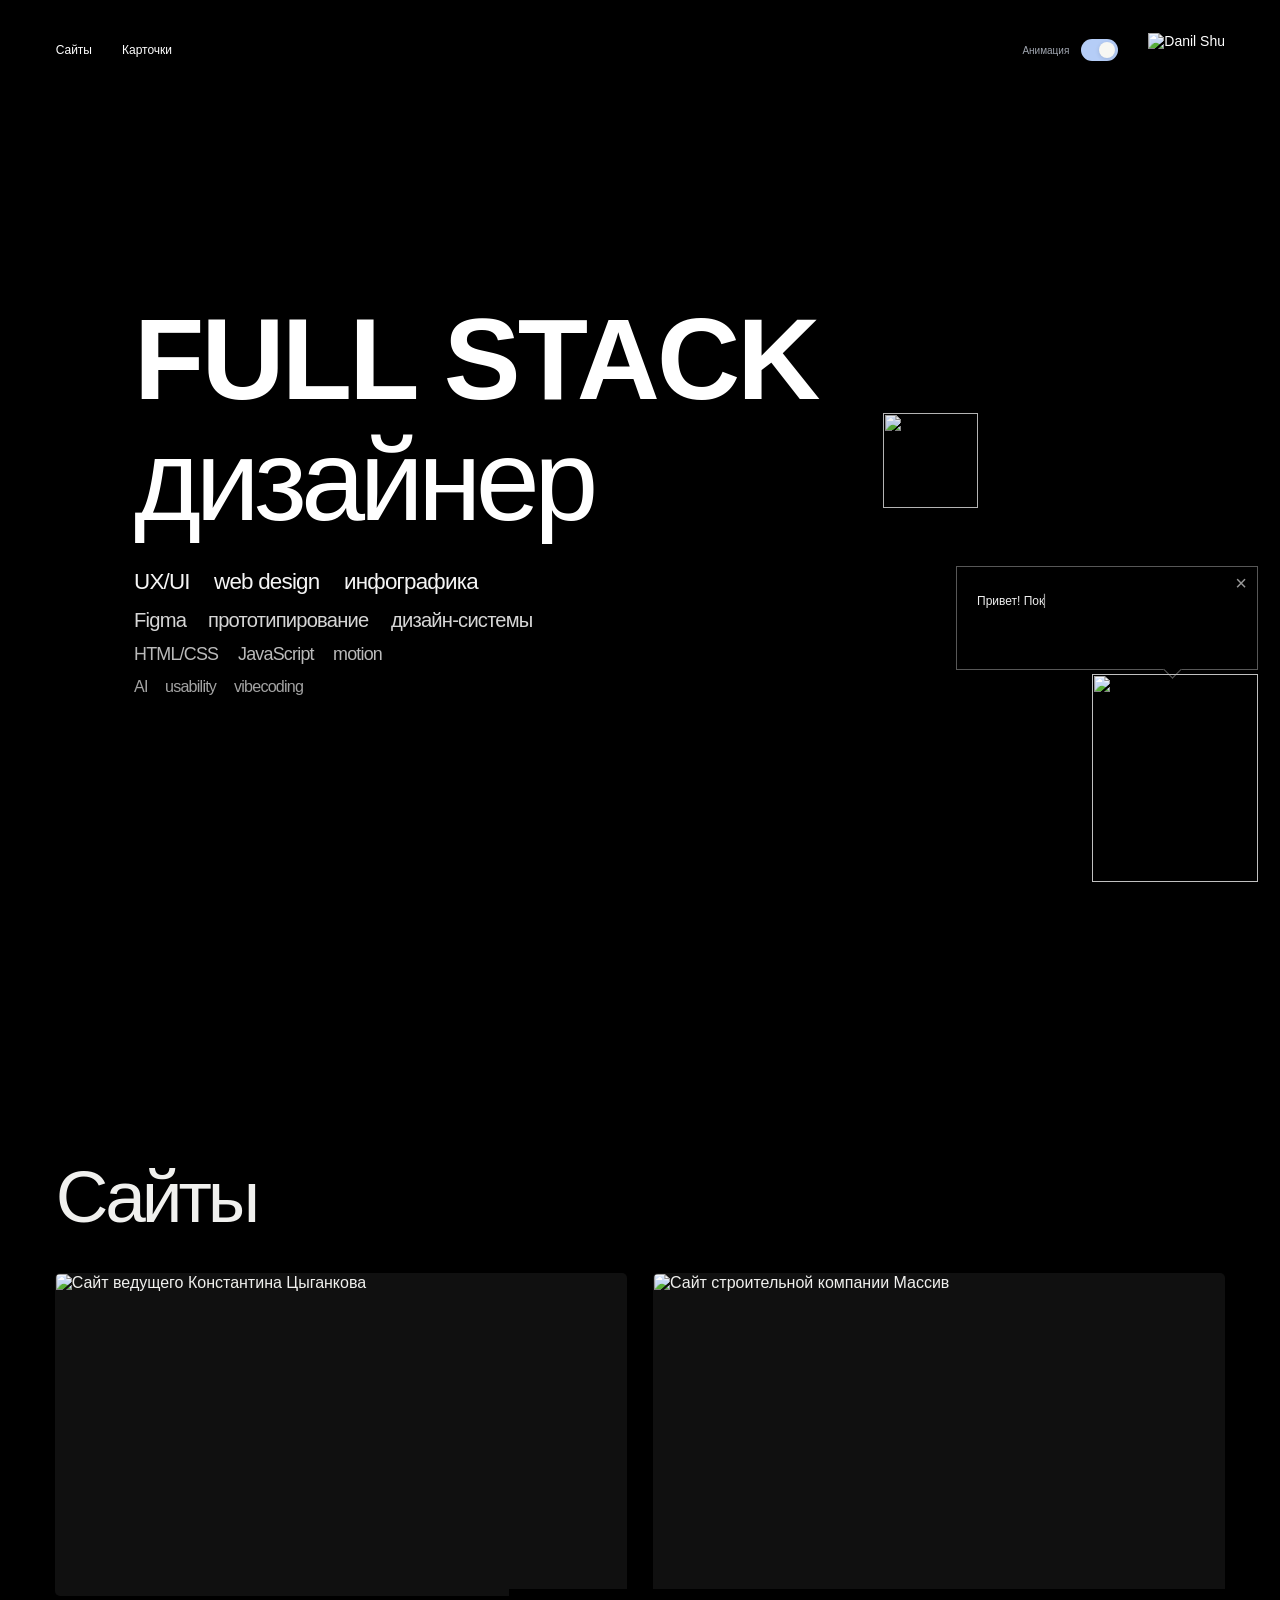
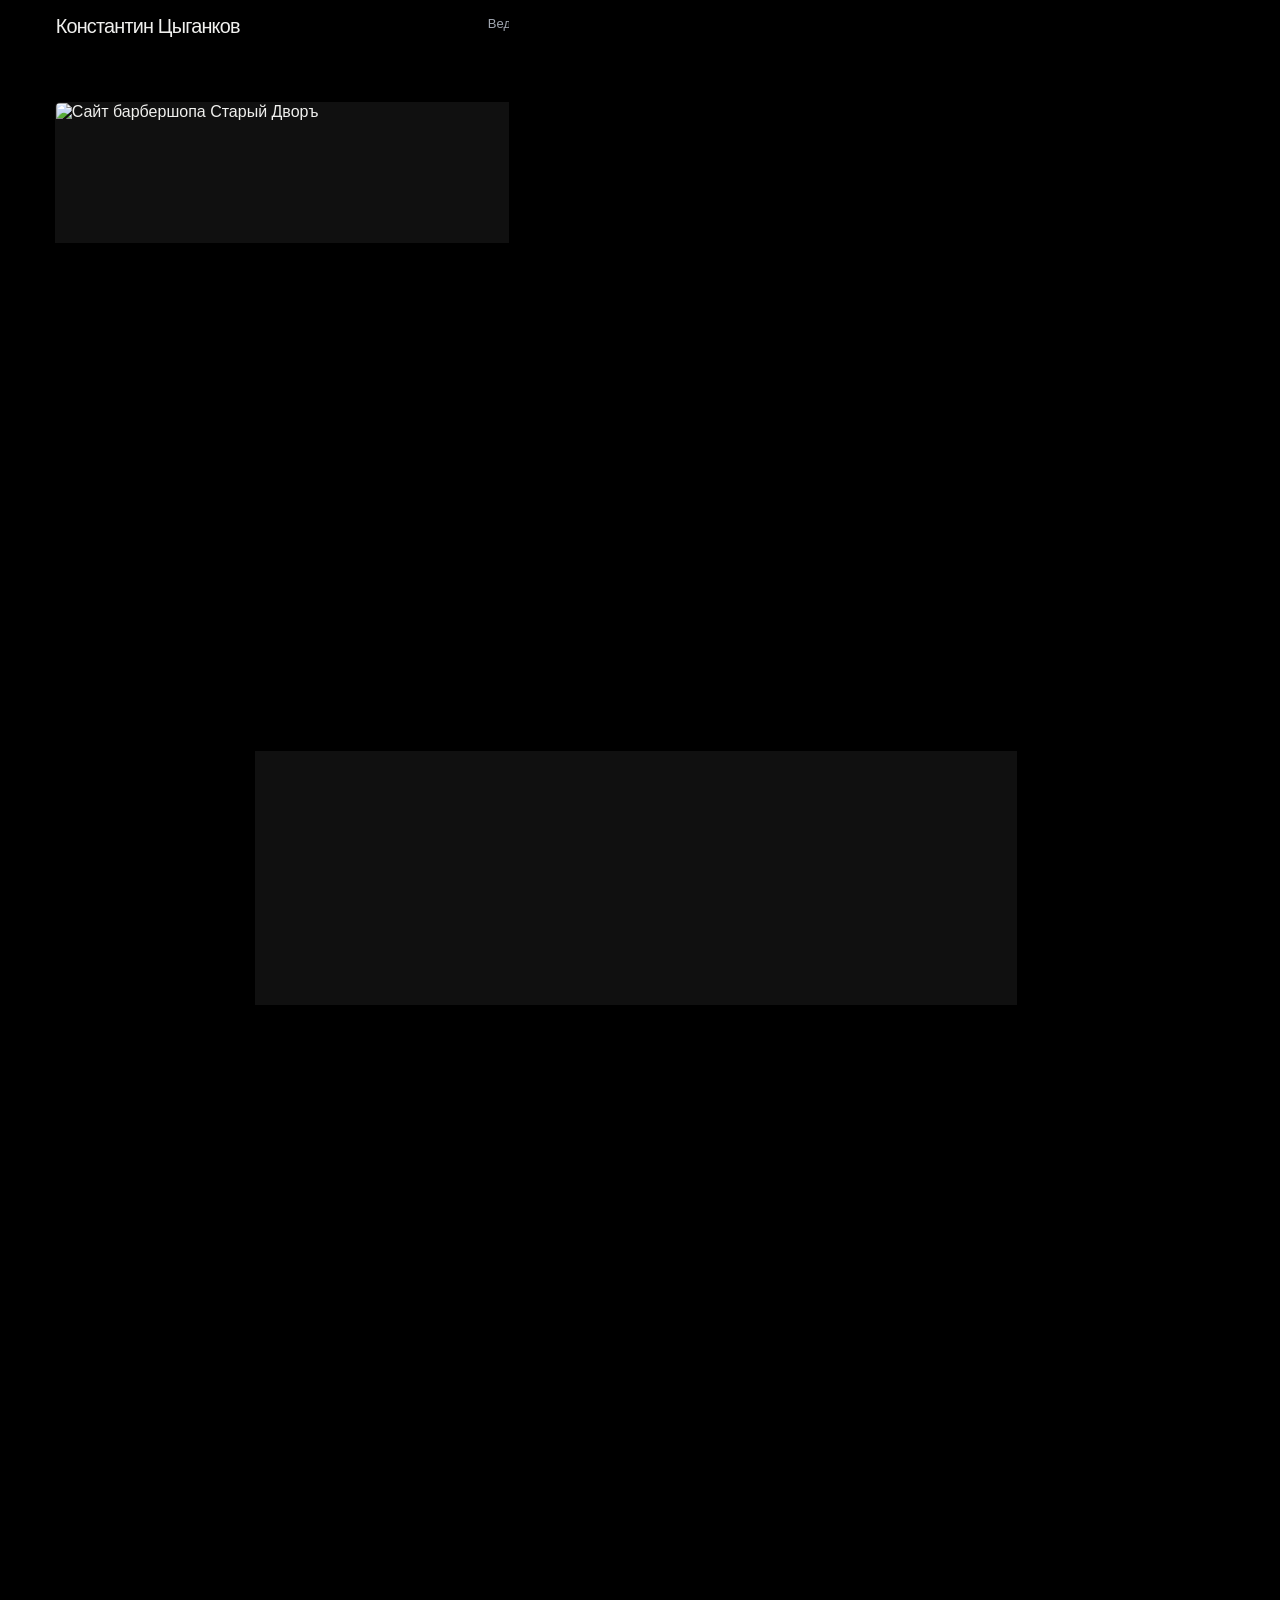
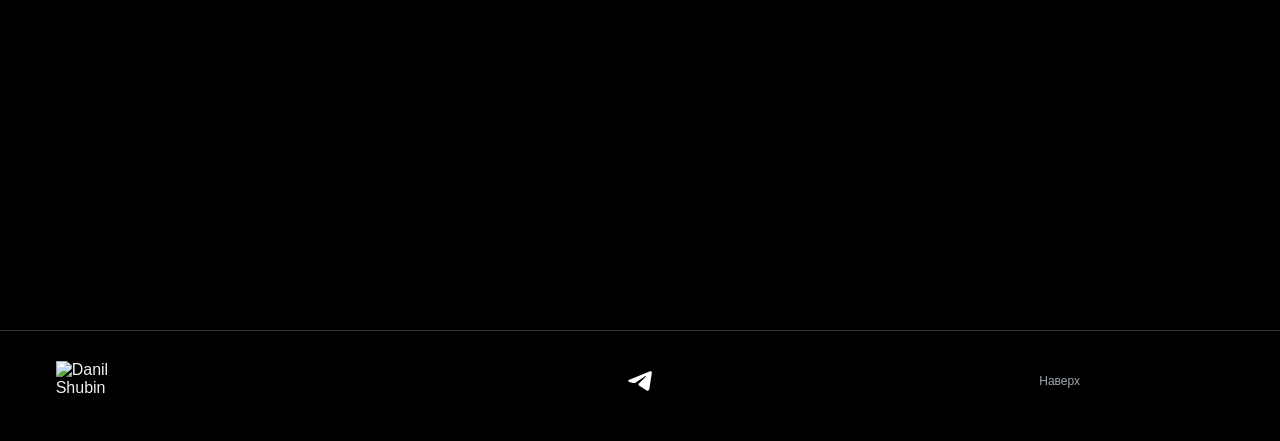
==== commit 95e04ef9: "Allow free orbit dragging and fill mobile hero Remove coordinate clamps from dragging and return phy" ====
--- a/index.html
+++ b/index.html
@@ -19,11 +19,11 @@
   <link rel="stylesheet" href="vendor/display-fonts.css">
   <link rel="stylesheet" href="styles.css?v=5">
   <link rel="stylesheet" href="hero.css?v=5">
-  <link rel="stylesheet" href="orbit.css?v=5">
+  <link rel="stylesheet" href="orbit.css?v=6">
   <link rel="stylesheet" href="head.css">
   <script src="vendor/motion.js" defer></script>
   <script src="app.js?v=4" defer></script>
-  <script src="orbit.js?v=5" defer></script>
+  <script src="orbit.js?v=6" defer></script>
   <script type="importmap">{"imports":{"three":"./vendor/three/build/three.module.js"}}</script>
   <script src="portrait-model.js?v=2" type="module"></script>
   <script src="assistant.js?v=4" defer></script>
@@ -70,7 +70,7 @@
               <button type="button" class="orbit-icon" data-orbit-icon="photoshop" aria-label="Переместить Photoshop" style="--orbit-glow:#35bcff"><img src="media/orbit/photoshop.webp" alt="" width="512" height="512" draggable="false"><span class="orbit-label" aria-hidden="true">Photoshop</span></button>
               <button type="button" class="orbit-icon" data-orbit-icon="blender" aria-label="Переместить Blender" style="--orbit-glow:#ff9526"><img src="media/orbit/blender.webp" alt="" width="512" height="512" draggable="false"><span class="orbit-label" aria-hidden="true">Blender</span></button>
               <button type="button" class="orbit-icon" data-orbit-icon="after-effects" aria-label="Переместить After Effects" style="--orbit-glow:#a595ff"><img src="media/orbit/after-effects.webp" alt="" width="512" height="512" draggable="false"><span class="orbit-label" aria-hidden="true">After Effects</span></button>
-              <p class="orbit-help" id="orbit-help">Иконки можно перетаскивать в пределах первого экрана. С клавиатуры используйте стрелки. Enter или Escape возвращает иконку на орбиту.</p>
+              <p class="orbit-help" id="orbit-help">Иконки можно свободно перетаскивать мышкой или пальцем. С клавиатуры используйте стрелки. Enter или Escape возвращает иконку на орбиту.</p>
               <p class="orbit-help orbit-status" role="status" aria-live="polite" aria-atomic="true"></p>
             </div>
           </div>
--- a/orbit.css
+++ b/orbit.css
@@ -18,12 +18,11 @@
 @media(max-width:900px){
   .orbit-stage{position:relative;right:auto;top:auto;width:min(100%,370px);height:210px;margin-top:18px;margin-left:auto;margin-right:5%;--orbit-size:83px}
   .hero-sequence{height:calc(max(100svh,760px) + 120px);min-height:0}
-  .hero{height:max(100svh,760px);min-height:0}
-  .hero-inner{padding-top:120px;padding-bottom:65px;justify-content:center}
+  .hero{height:auto;min-height:100svh;min-height:100dvh}
+  .hero-inner{height:auto;min-height:100svh;min-height:100dvh;padding-top:120px;padding-bottom:65px;justify-content:center}
 }
 @media(max-width:760px){
-  .hero{height:auto;min-height:0}
-  .hero-inner{height:auto;padding-top:126px;padding-bottom:58px;justify-content:flex-start}
+  .hero-inner{padding-top:126px;padding-bottom:58px}
   .orbit-stage{width:min(100%,390px);height:260px;margin:24px auto 0;--orbit-size:96px}
 }
 @media(max-width:420px){.orbit-stage{height:250px;--orbit-size:90px;margin-top:22px}.hero-inner{padding-top:126px;padding-bottom:48px}}
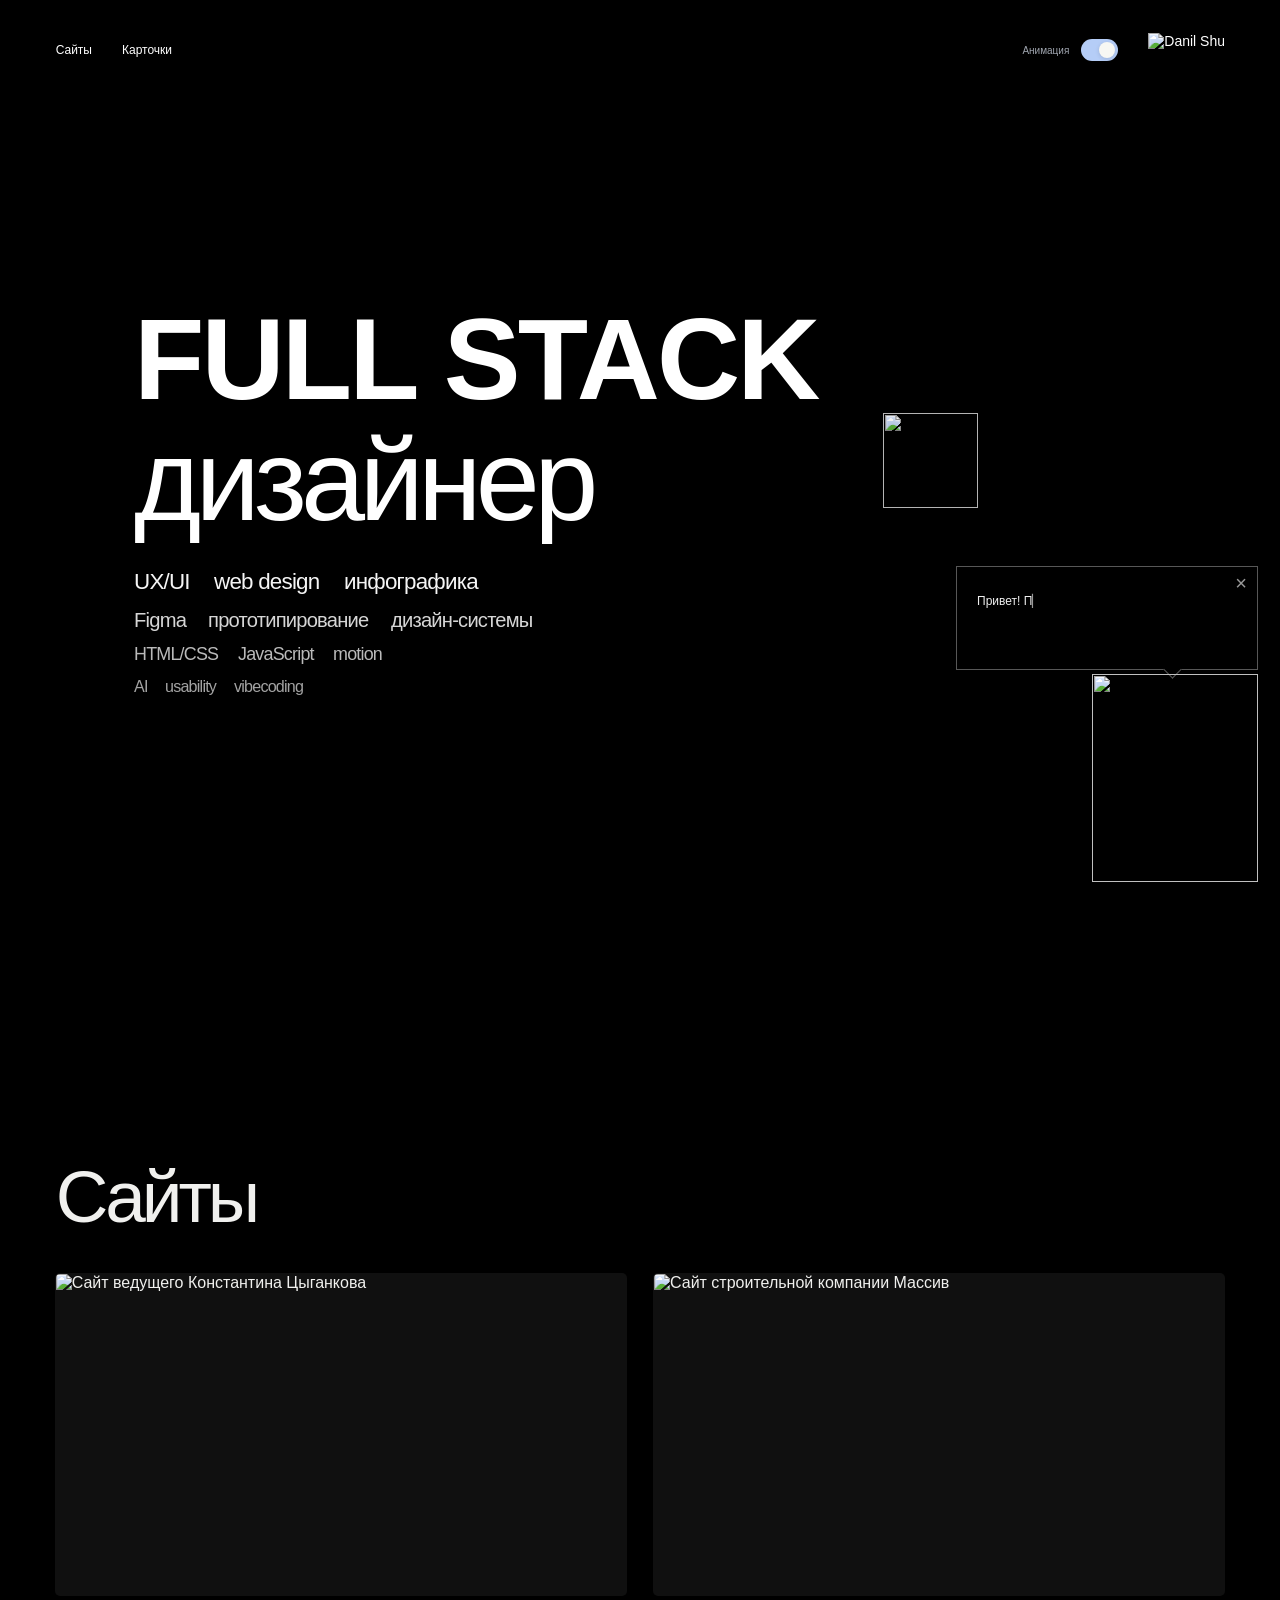
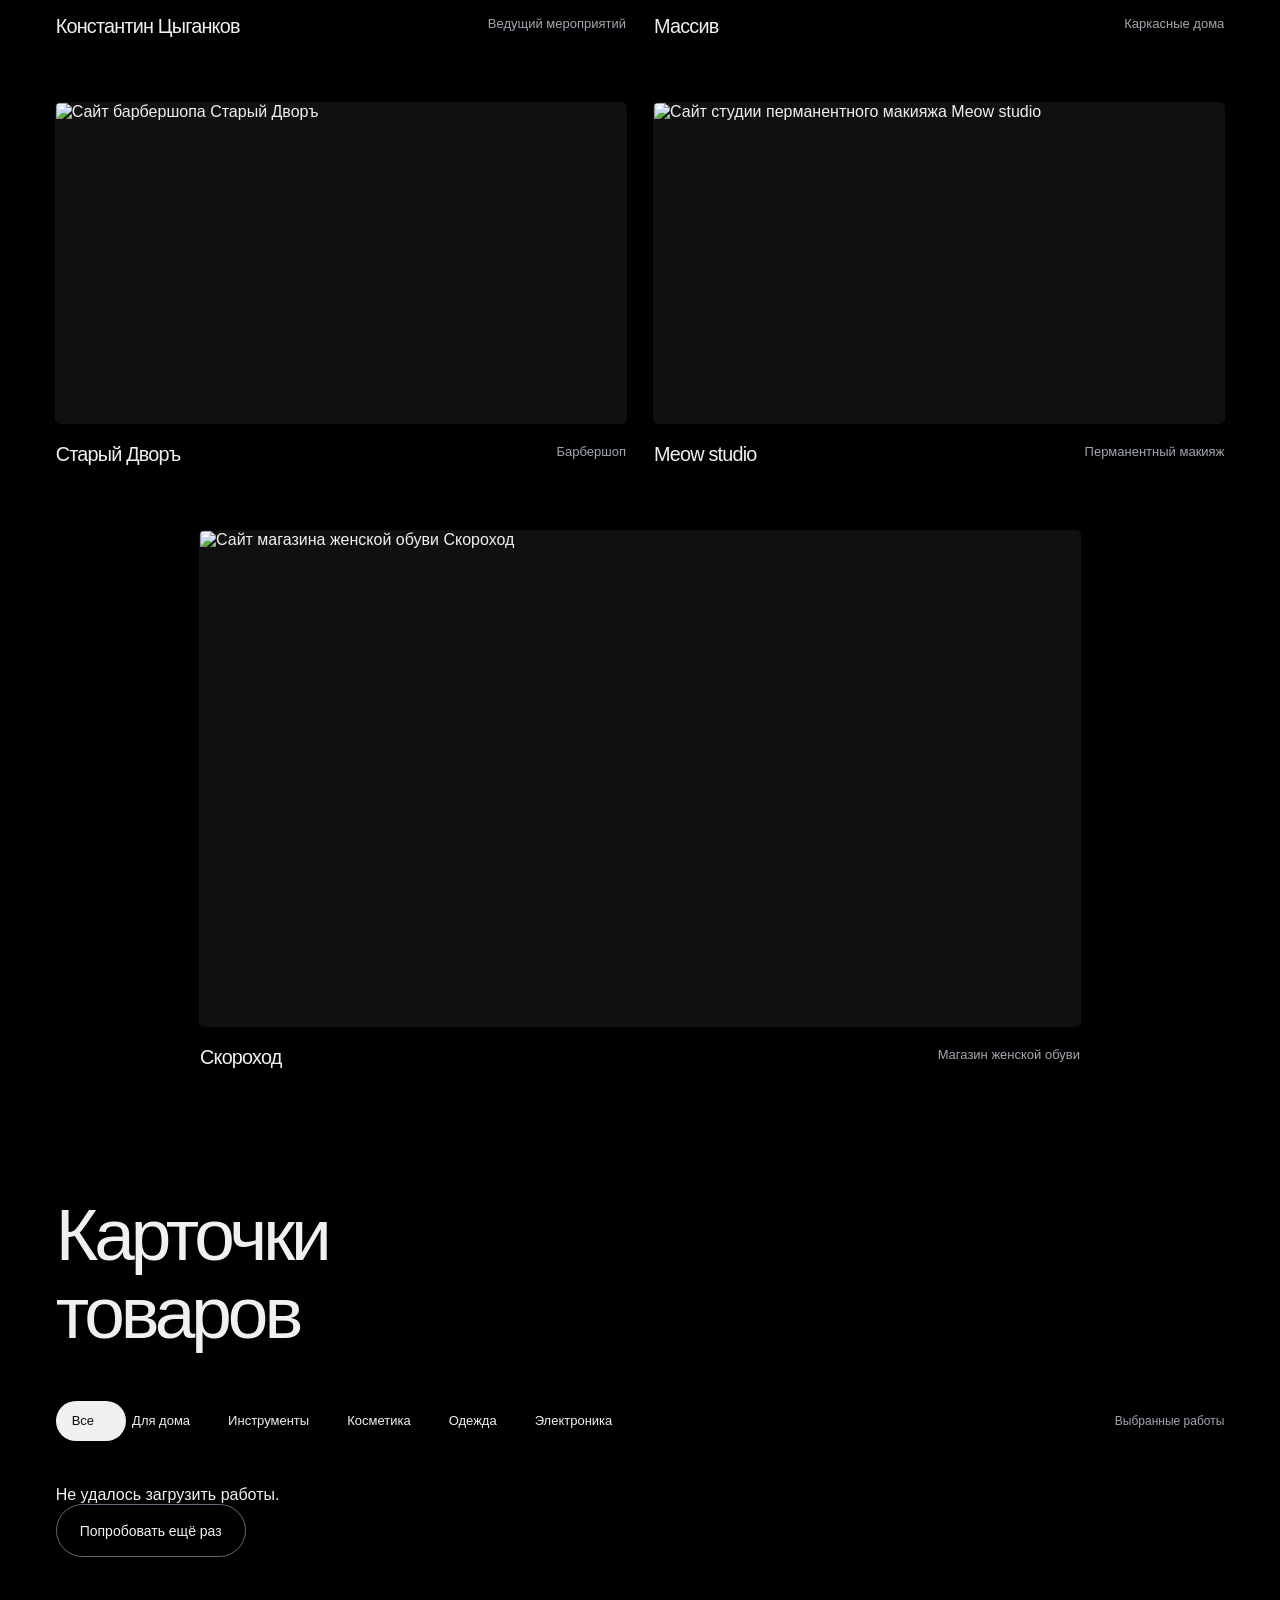
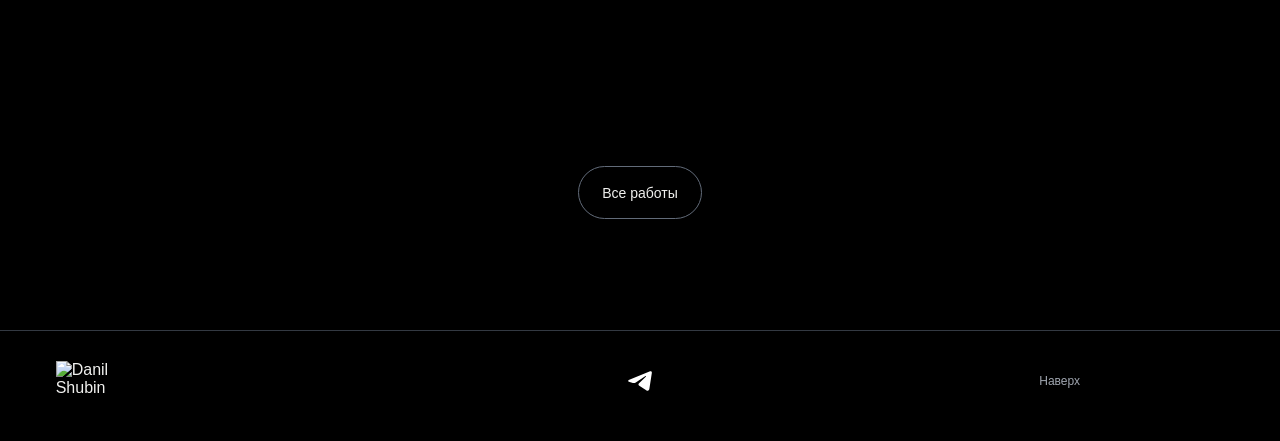
==== commit 6e7f83b6: "Update Skorohod name and campaign photograph Use the supplied boots photo in the desktop and mobile " ====
--- a/index.html
+++ b/index.html
@@ -98,9 +98,9 @@
           <div class="website-canvas"><div class="website-arrangement"><img class="website-shot" src="media/meow-desktop.jpg" alt="Сайт студии перманентного макияжа Meow studio" width="1250" height="712" loading="lazy" decoding="async"></div></div>
           <div class="work-caption"><h3>Meow studio</h3><p>Перманентный макияж</p></div>
         </a>
-        <a class="website-work" href="sites/skorohod/" target="_blank" rel="noopener noreferrer" aria-label="Открыть сайт Скороход-Мода в новой вкладке">
-          <div class="website-canvas"><div class="website-arrangement"><img class="website-shot" src="media/skorohod-desktop.jpg" alt="Сайт магазина женской обуви Скороход-Мода" width="1250" height="712" loading="lazy" decoding="async"></div></div>
-          <div class="work-caption"><h3>Скороход-Мода</h3><p>Магазин женской обуви</p></div>
+        <a class="website-work" href="sites/skorohod/" target="_blank" rel="noopener noreferrer" aria-label="Открыть сайт Скороход в новой вкладке">
+          <div class="website-canvas"><div class="website-arrangement"><img class="website-shot" src="media/skorohod-desktop.jpg?v=2" alt="Сайт магазина женской обуви Скороход" width="1250" height="712" loading="lazy" decoding="async"></div></div>
+          <div class="work-caption"><h3>Скороход</h3><p>Магазин женской обуви</p></div>
         </a>
       </div>
     </section>
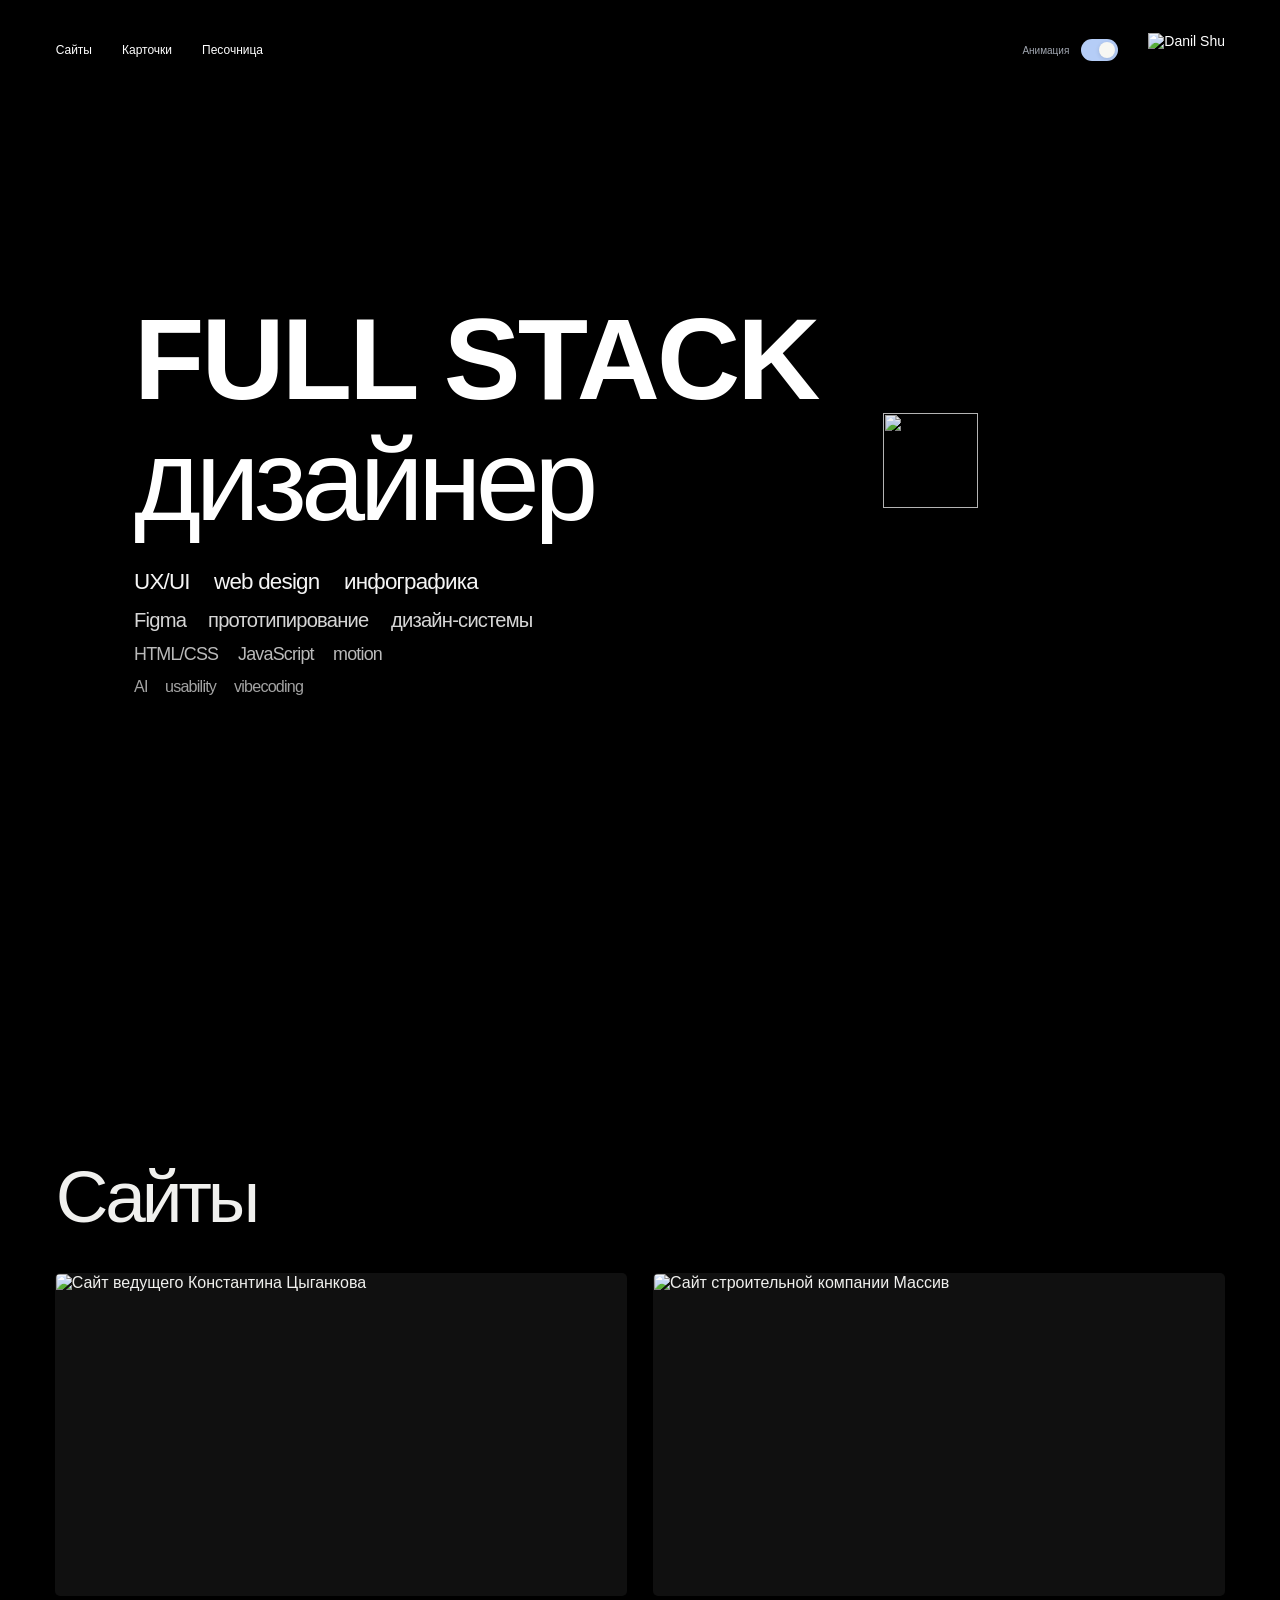
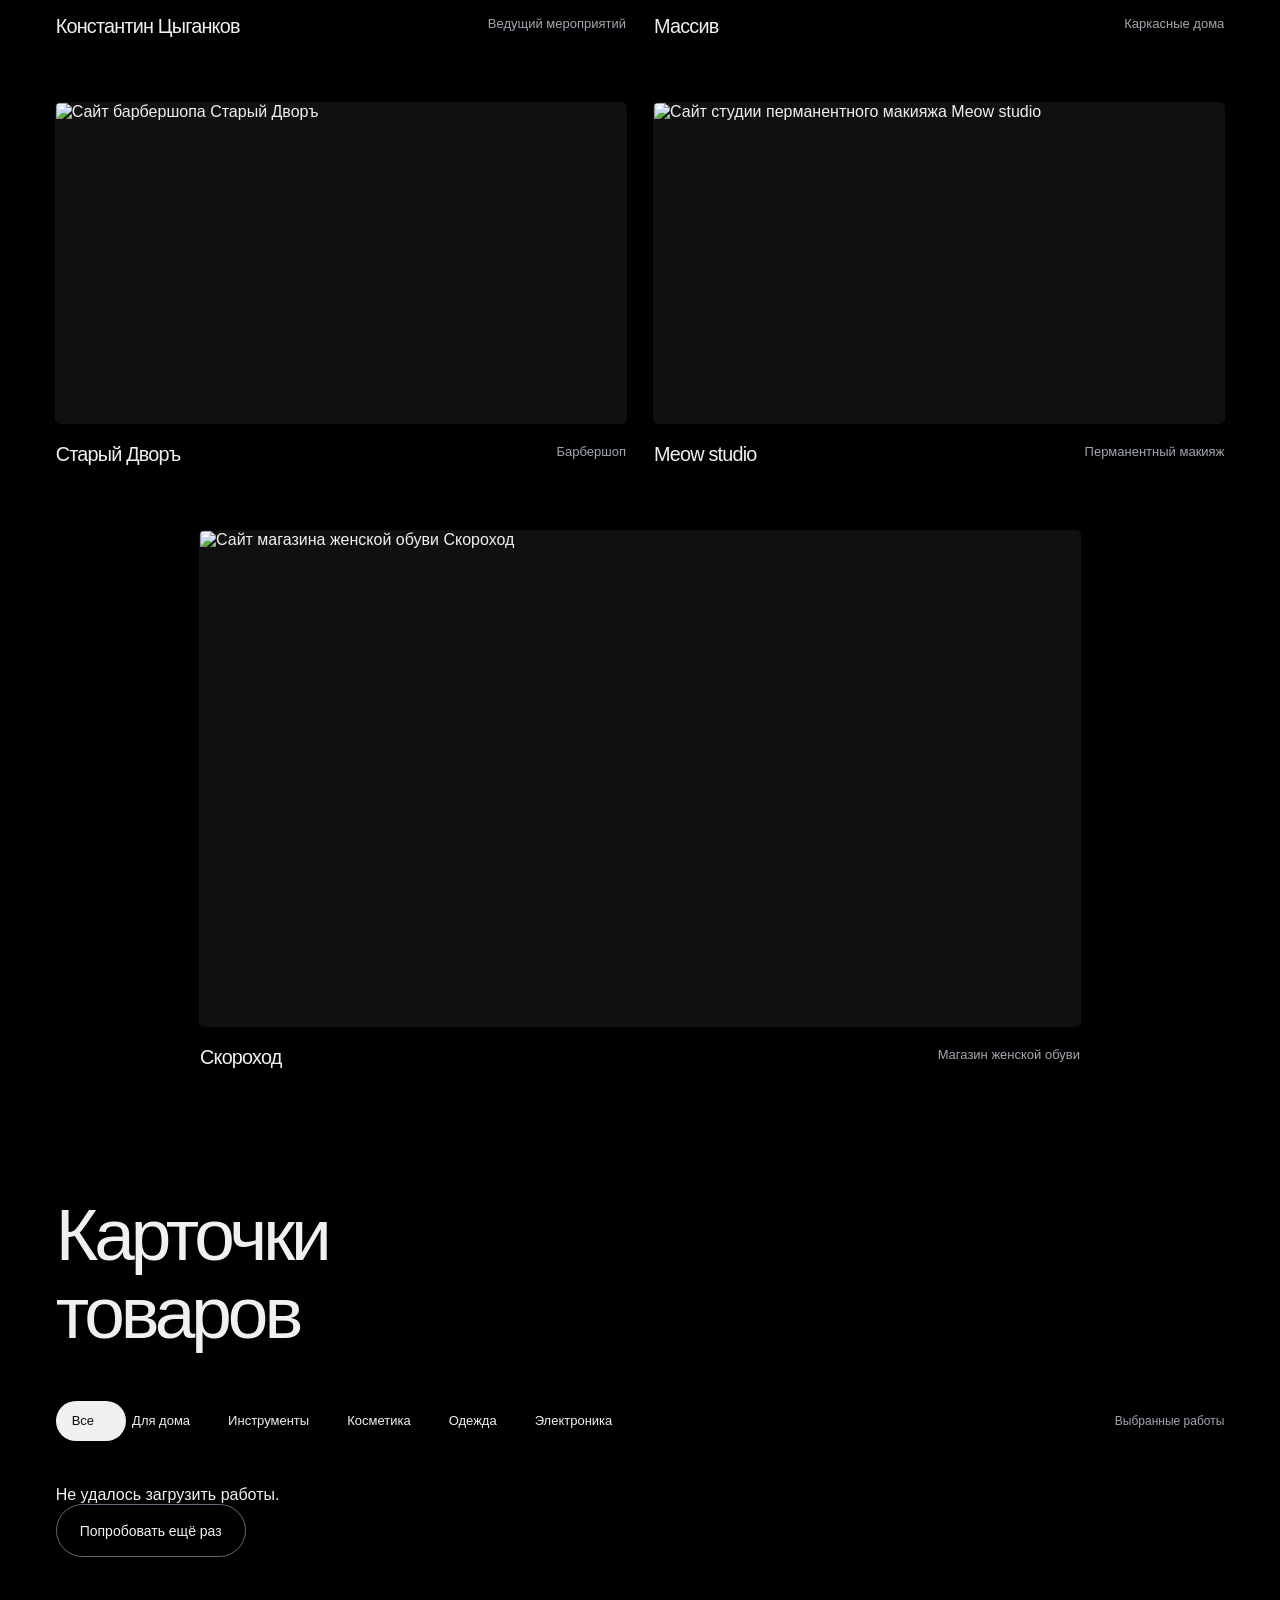
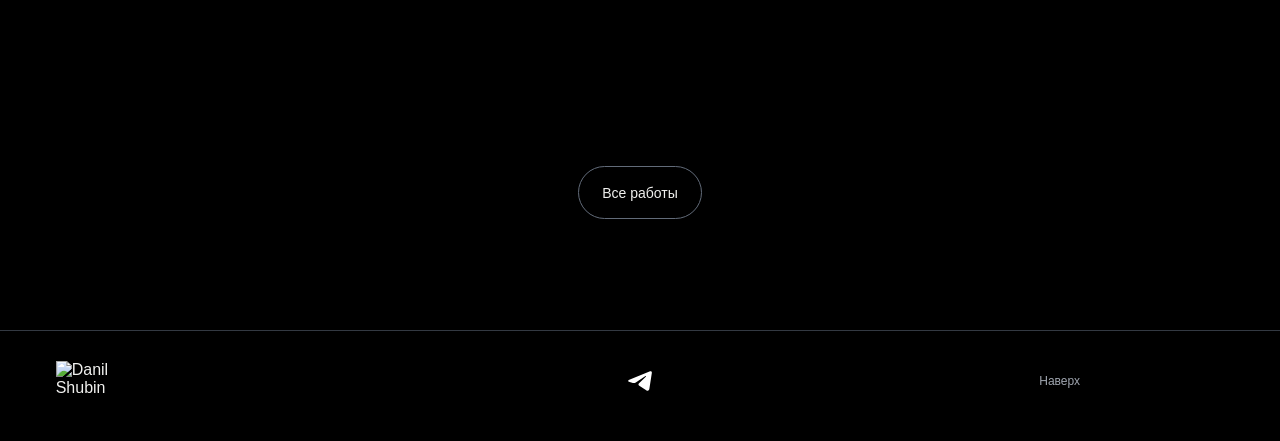
==== commit 627f82c2: "Publish sandbox page and optimize portfolio loading Move interactive experiments to sandbox.html. Re" ====
--- a/index.html
+++ b/index.html
@@ -4,35 +4,51 @@
   <meta charset="utf-8">
   <meta name="viewport" content="width=device-width, initial-scale=1">
   <meta name="theme-color" content="#000000">
-  <meta name="description" content="Danil Shubin, Full stack дизайнер. Сайты и карточки товаров для маркетплейсов.">
+  <meta name="description" content="Danil Shubin, Full stack дизайнер. Сайты, карточки товаров и интерактивные эксперименты.">
   <title>Danil Shubin | Full stack дизайнер</title>
   <script>
+    if (['#misc', '#particle-text', '#kinetic', '#metal-cloth', '#glass-lens', '#scene-portal'].includes(location.hash)) {
+      location.replace(new URL('sandbox.html' + location.hash, location.href).href);
+    }
     // Prepare the entrance before the first paint; failed scripts must not hide the title.
     try {
       if (sessionStorage.getItem('portfolio-motion-v2') !== 'off') document.documentElement.dataset.heroEntry = 'pending';
     } catch { document.documentElement.dataset.heroEntry = 'pending'; }
     setTimeout(() => document.documentElement.removeAttribute('data-hero-entry'), 4000);
+    document.documentElement.dataset.portraitEntry = 'pending';
+    setTimeout(() => {
+      if (document.documentElement.dataset.portraitEntry !== 'pending') return;
+      document.querySelectorAll('.assistant-avatar').forEach(avatar => {
+        avatar.dataset.entry = 'fallback';
+        avatar.querySelector('canvas').dataset.entry = 'fallback';
+      });
+      document.documentElement.removeAttribute('data-portrait-entry');
+      document.dispatchEvent(new Event('portrait-entry-fallback'));
+    }, 8000);
   </script>
   <link rel="icon" href="favicon.svg?v=2" type="image/svg+xml">
   <link rel="icon" href="favicon-32.png?v=2" sizes="32x32" type="image/png">
   <link rel="apple-touch-icon" href="apple-touch-icon.png">
-  <link rel="stylesheet" href="vendor/display-fonts.css">
-  <link rel="stylesheet" href="styles.css?v=5">
+  <link rel="preload" href="vendor/benzin-regular.woff2" as="font" type="font/woff2" crossorigin>
+  <link rel="preload" href="vendor/benzin-medium.woff2" as="font" type="font/woff2" crossorigin>
+  <link rel="preload" href="vendor/benzin-extrabold.woff2" as="font" type="font/woff2" crossorigin>
+  <link rel="stylesheet" href="vendor/display-fonts.css?v=2">
+  <link rel="stylesheet" href="styles.css?v=8">
   <link rel="stylesheet" href="hero.css?v=5">
   <link rel="stylesheet" href="orbit.css?v=6">
-  <link rel="stylesheet" href="head.css">
+  <link rel="stylesheet" href="head.css?v=4">
   <script src="vendor/motion.js" defer></script>
-  <script src="app.js?v=4" defer></script>
+  <script src="app.js?v=7" defer></script>
   <script src="orbit.js?v=6" defer></script>
-  <script type="importmap">{"imports":{"three":"./vendor/three/build/three.module.js"}}</script>
-  <script src="portrait-model.js?v=2" type="module"></script>
-  <script src="assistant.js?v=4" defer></script>
+  <script type="importmap">{"imports":{"three":"./vendor/three/build/three.module.min.js"}}</script>
+  <script src="portrait-model.js?v=3" type="module"></script>
+  <script src="assistant.js?v=21" defer></script>
 </head>
 <body class="portfolio-page">
   <a class="skip-link" href="#main">К работам</a>
   <header class="header shell">
     <a class="identity" href="./" aria-label="DANIL SHUBIN, главная"><img class="identity-logo" src="media/ds-logo.png" alt="Danil Shubin" width="242" height="106"></a>
-    <nav aria-label="Основная навигация"><a href="#websites">Сайты</a><a href="#cards">Карточки</a></nav>
+    <nav aria-label="Основная навигация"><a href="#websites">Сайты</a><a href="#cards">Карточки</a><a href="sandbox.html">Песочница</a></nav>
     <button type="button" class="motion-toggle" aria-label="Выключить анимацию" aria-pressed="true"><span class="motion-label">Анимация</span><span class="toggle-track" aria-hidden="true"><span></span></span></button>
   </header>
   <main id="main">
@@ -83,7 +99,7 @@
       <div class="section-heading"><h2 id="websites-title">Сайты</h2></div>
       <div class="website-grid">
         <a class="website-work" href="sites/host/" target="_blank" rel="noopener noreferrer" aria-label="Открыть сайт Константина Цыганкова в новой вкладке">
-          <div class="website-canvas"><div class="website-arrangement"><img class="website-shot" src="media/host-desktop.jpg?v=4" alt="Сайт ведущего Константина Цыганкова" width="1250" height="712" loading="lazy" decoding="async"></div></div>
+          <div class="website-canvas"><div class="website-arrangement"><img class="website-shot" src="media/host-desktop.jpg?v=5" alt="Сайт ведущего Константина Цыганкова" width="1265" height="712" loading="lazy" decoding="async"></div></div>
           <div class="work-caption"><h3>Константин Цыганков</h3><p>Ведущий мероприятий</p></div>
         </a>
         <a class="website-work" href="sites/massiv/" target="_blank" rel="noopener noreferrer" aria-label="Открыть сайт Массив в новой вкладке">
@@ -99,7 +115,7 @@
           <div class="work-caption"><h3>Meow studio</h3><p>Перманентный макияж</p></div>
         </a>
         <a class="website-work" href="sites/skorohod/" target="_blank" rel="noopener noreferrer" aria-label="Открыть сайт Скороход в новой вкладке">
-          <div class="website-canvas"><div class="website-arrangement"><img class="website-shot" src="media/skorohod-desktop.jpg?v=2" alt="Сайт магазина женской обуви Скороход" width="1250" height="712" loading="lazy" decoding="async"></div></div>
+          <div class="website-canvas"><div class="website-arrangement"><img class="website-shot" src="media/skorohod-desktop.jpg?v=4" alt="Сайт магазина женской обуви Скороход" width="1265" height="709" loading="lazy" decoding="async"></div></div>
           <div class="work-caption"><h3>Скороход</h3><p>Магазин женской обуви</p></div>
         </a>
       </div>
@@ -122,6 +138,7 @@
       <div class="gallery-more"><button class="pill secondary tactile" id="show-all" type="button">Все работы</button></div>
       <noscript><p>Для переключения категорий включите JavaScript. <a href="media/card-12-large.webp">Посмотреть одну из работ</a>.</p></noscript>
     </section>
+
     </div>
   </main>
   <footer class="footer shell">
@@ -132,7 +149,7 @@
 
   <dialog class="lightbox" id="lightbox" aria-labelledby="lightbox-title">
     <div class="lightbox-shell">
-      <div class="lightbox-top"><div><p id="lightbox-category"></p><h2 id="lightbox-title"></h2></div><button type="button" class="round-button close-lightbox" aria-label="Закрыть просмотр"><span aria-hidden="true">×</span></button></div>
+      <div class="lightbox-top"><div><p id="lightbox-category"></p><h2 id="lightbox-title"></h2></div><button type="button" class="round-button close-lightbox" aria-label="Закрыть просмотр"><svg viewBox="0 0 24 24" width="18" height="18" aria-hidden="true" focusable="false"><path d="M6 6L18 18M18 6L6 18"/></svg></button></div>
       <div class="lightbox-content">
         <div class="lightbox-image-area"><img id="lightbox-image" src="media/card-12-large.webp" alt=""></div>
         <div class="lightbox-assistant-slot"></div>
@@ -145,9 +162,11 @@
       <button type="button" class="assistant-close" aria-label="Закрыть подсказку">×</button>
       <p class="assistant-text" aria-hidden="true"></p>
       <p class="assistant-live" role="status" aria-live="polite" aria-atomic="true"></p>
-      <div class="assistant-choices" hidden><button type="button" data-assistant-topic="websites">Сайты</button><button type="button" data-assistant-topic="cards">Карточки</button><button type="button" data-assistant-topic="help">Как смотреть</button></div>
+      <div class="assistant-choices" hidden><button type="button" data-assistant-topic="websites">Сайты</button><button type="button" data-assistant-topic="cards">Карточки</button><a href="sandbox.html">Песочница</a><button type="button" data-assistant-topic="help">Как смотреть</button></div>
+      <a class="assistant-contact" href="https://t.me/melloncolie2" target="_blank" rel="noopener noreferrer" hidden>Написать в Telegram</a>
     </div>
     <button type="button" class="assistant-avatar" aria-label="Открыть помощника" aria-expanded="false" aria-controls="assistant-bubble"><img src="media/head/tripo-poster.jpg" alt="" aria-hidden="true"><canvas data-portrait aria-hidden="true"></canvas></button>
+    <button type="button" class="assistant-mute" aria-label="Выключить реплики помощника">Помолчи</button>
   </aside>
 </body>
 </html>
--- a/styles.css
+++ b/styles.css
@@ -98,7 +98,10 @@
 .lightbox-top{display:flex;align-items:center;justify-content:space-between;gap:25px;padding-bottom:16px}
 .lightbox-top p{font-size:12px;color:var(--muted);margin:0 0 5px}
 .lightbox-top h2{font-size:23px;line-height:1.12;letter-spacing:-.045em;margin:0;font-weight:500}
-.round-button{width:44px;height:44px;flex-shrink:0;border-radius:50%;display:grid;place-items:center;background:#303947;font-size:27px;font-weight:400}
+.round-button{width:44px;height:44px;padding:0;flex-shrink:0;border-radius:50%;display:grid;place-items:center;background:#303947;font-size:27px;font-weight:400;line-height:1}
+.close-lightbox svg{display:block;width:18px;height:18px;fill:none;stroke:currentColor;stroke-width:2;stroke-linecap:round}
+.close-lightbox:focus-visible{outline:1px solid #eee;outline-offset:3px}
+.lightbox[data-pointer-focus="true"] .close-lightbox:focus{outline:none}
 .lightbox-image-area{height:min(69dvh,850px);display:flex;justify-content:center;align-items:center}
 .lightbox-image-area img{max-width:100%;height:100%;width:auto;object-fit:contain;border-radius:3px}
 .lightbox-bottom{padding-top:20px;display:flex;align-items:center;justify-content:space-between;gap:15px;font-size:12px;color:var(--muted)}
@@ -225,3 +228,8 @@
 html:not([data-motion="on"]) .card-surface{will-change:auto}
 html:not([data-motion="on"]) .identity:is(:hover,:focus-visible) .identity-logo,html:not([data-motion="on"]) .footer-sign:is(:hover,:focus-visible) .footer-logo{transform:none}
 }
+
+@media(max-width:760px){.header{gap:14px}.header nav{gap:16px;font-size:10px}}
+@media(max-width:380px){.header nav{gap:12px;font-size:9px}.header{gap:10px}.identity-logo{width:65px}}
+
+@media(max-width:380px){.portfolio-page:not(.sandbox-page) .header{grid-template-columns:1fr auto;row-gap:2px}.portfolio-page:not(.sandbox-page) .header nav{grid-column:1/-1;grid-row:2}.portfolio-page:not(.sandbox-page) .header .identity{grid-column:2;grid-row:1}.portfolio-page:not(.sandbox-page) .header .motion-toggle{grid-column:1;grid-row:1;justify-self:start}}
--- a/head.css
+++ b/head.css
@@ -1,11 +1,18 @@
 .portrait-assistant{position:fixed;right:max(22px,env(safe-area-inset-right));bottom:max(18px,env(safe-area-inset-bottom));z-index:18;display:flex;flex-direction:column;align-items:flex-end;gap:4px;pointer-events:none}
-.portrait-assistant[hidden],.assistant-bubble[hidden],.assistant-choices[hidden]{display:none}
-.assistant-avatar{position:relative;width:166px;height:208px;padding:0;border:0;background:transparent;cursor:pointer;pointer-events:auto;outline-offset:3px}
+.portrait-assistant[hidden],.assistant-bubble[hidden],.assistant-choices[hidden],.assistant-contact[hidden]{display:none}
+.assistant-avatar{position:relative;width:166px;height:208px;padding:0;border:0;background:transparent;cursor:pointer;pointer-events:auto;outline-offset:3px;opacity:var(--portrait-opacity,1);transform:translate3d(0,var(--portrait-rise,0px),0) scale(var(--portrait-scale,1));transform-origin:50% 70%}
+html[data-portrait-entry="pending"][data-motion="on"] .assistant-avatar{opacity:0;pointer-events:none}
+.assistant-avatar[data-entry="playing"]{will-change:transform,opacity;pointer-events:none}
+.assistant-avatar[data-entry="fallback"]{animation:portrait-fallback .75s cubic-bezier(.22,1,.36,1) both}
+html[data-motion="off"] .assistant-avatar{opacity:1;transform:none;animation:none;will-change:auto;pointer-events:auto}
+@keyframes portrait-fallback{from{opacity:0;transform:translate3d(0,36px,0) scale(.965)}to{opacity:1;transform:translate3d(0,0,0) scale(1)}}
 .assistant-avatar:focus-visible{outline:1px solid #fff}
 .assistant-avatar canvas,.assistant-avatar img{position:absolute;inset:0;width:100%;height:100%;object-fit:contain}
-.assistant-avatar canvas{opacity:0}
+.assistant-avatar canvas{opacity:0;transition:opacity .25s ease}
+.assistant-avatar img{opacity:1;transition:opacity .25s ease}
 .assistant-avatar canvas[data-ready="true"]{opacity:1}
-.assistant-avatar:has(canvas[data-ready="true"]) img{visibility:hidden}
+.assistant-avatar:has(canvas[data-ready="true"]) img{opacity:0}
+html[data-motion="off"] .assistant-avatar canvas,html[data-motion="off"] .assistant-avatar img{transition:none}
 .assistant-bubble{position:relative;width:min(302px,calc(100vw - 32px));padding:24px 20px 18px;border:1px solid #575757;background:#000;color:#eee;pointer-events:auto;box-shadow:0 8px 26px #0009;text-align:left}
 .assistant-bubble::after{content:"";position:absolute;bottom:-7px;right:78px;width:12px;height:12px;border-right:1px solid #575757;border-bottom:1px solid #575757;background:#000;transform:rotate(45deg)}
 .assistant-close{position:absolute;top:3px;right:3px;padding:2px;width:26px;height:26px;border:0;background:transparent;color:#999;font-family:inherit;font-size:20px;cursor:pointer}
@@ -13,8 +20,14 @@
 .assistant-text{min-height:60px;margin:0;font-size:12px;line-height:1.7;font-family:inherit}
 .portrait-assistant[data-typing="true"] .assistant-text::after{content:"▏";color:#999}
 .assistant-choices{display:flex;flex-wrap:wrap;gap:6px;margin-top:14px}
-.assistant-choices button{border:1px solid #444;padding:7px 9px;background:#000;color:#ddd;cursor:pointer;font:inherit;font-size:10px;line-height:1.3}
-.assistant-choices button:hover,.assistant-choices button:focus-visible{border-color:#eee;color:#fff}
+.assistant-choices :is(button,a){border:1px solid #444;padding:7px 9px;background:#000;color:#ddd;cursor:pointer;font:inherit;font-size:10px;line-height:1.3}
+.assistant-choices :is(button,a):is(:hover,:focus-visible){border-color:#eee;color:#fff}
+.assistant-contact{display:inline-flex;align-items:center;min-height:36px;margin-top:14px;padding:8px 10px;border:1px solid #666;font-size:10px;line-height:1.4}
+.assistant-contact:hover,.assistant-contact:focus-visible{border-color:#eee;background:#ffffff0a}
+.assistant-mute{pointer-events:auto;align-self:flex-end;min-height:36px;padding:8px 12px;border:1px solid #444;border-radius:22px;background:#000;color:#aaa;font:inherit;font-size:10px;line-height:1.3;transition:color .2s,border-color .2s}
+.assistant-mute:hover,.assistant-mute:focus-visible{color:#eee;border-color:#aaa}
+.portrait-assistant[data-muted="true"] .assistant-mute{color:#ddd}
+html[data-portrait-entry="pending"][data-motion="on"] .assistant-mute,.assistant-avatar[data-entry="playing"]+.assistant-mute{opacity:0;pointer-events:none}
 .assistant-live{position:absolute;width:1px;height:1px;padding:0;margin:-1px;overflow:hidden;clip:rect(0,0,0,0);white-space:nowrap;border:0}
 .lightbox:has(.lightbox-assistant-slot){width:min(1180px,calc(100vw - 40px));background:#090909;border:1px solid #333}
 .lightbox-content{display:grid;grid-template-columns:minmax(0,1fr) 280px;gap:24px;align-items:end}
@@ -23,6 +36,9 @@
 .lightbox-assistant-slot .assistant-bubble{width:100%;box-shadow:none}
 .lightbox-assistant-slot .assistant-avatar{width:146px;height:182px}
 .lightbox-assistant-slot .assistant-text{min-height:0}
+.lightbox-assistant-slot .assistant-mute{align-self:flex-end}
+@media(max-width:900px){.lightbox-assistant-slot .assistant-mute{grid-column:1/-1;grid-row:2;justify-self:end}.assistant-contact{min-height:44px}}
+@media(max-width:760px){.assistant-mute{min-height:44px}}
 @media(max-width:900px){.lightbox:has(.lightbox-assistant-slot){width:calc(100vw - 20px)}.lightbox-content{grid-template-columns:1fr;gap:18px}.lightbox-content .lightbox-image-area{height:58dvh}.lightbox-assistant-slot .portrait-assistant{display:grid;grid-template-columns:82px minmax(0,1fr);gap:12px;align-items:center}.lightbox-assistant-slot .assistant-avatar{width:82px;height:104px;grid-column:1;grid-row:1}.lightbox-assistant-slot .assistant-bubble{grid-column:2;grid-row:1;padding:22px 14px 14px}.lightbox-assistant-slot .assistant-bubble::after{left:-7px;right:auto;bottom:36px;transform:rotate(135deg)}.lightbox-assistant-slot .assistant-text{font-size:10px;line-height:1.8}}
 @media(max-width:380px){.lightbox-assistant-slot .portrait-assistant{grid-template-columns:58px minmax(0,1fr);gap:8px}.lightbox-assistant-slot .assistant-avatar{width:58px;height:78px}.lightbox-assistant-slot .assistant-bubble{padding:22px 10px 12px}.lightbox-assistant-slot .assistant-text{font-size:10px}}
 @media(max-width:760px){.portrait-assistant{right:max(12px,env(safe-area-inset-right));bottom:max(12px,env(safe-area-inset-bottom))}.assistant-avatar{width:108px;height:134px}.assistant-bubble{width:min(278px,calc(100vw - 24px));padding:22px 16px 15px}.assistant-bubble::after{right:48px}.assistant-text{font-size:11px}}
